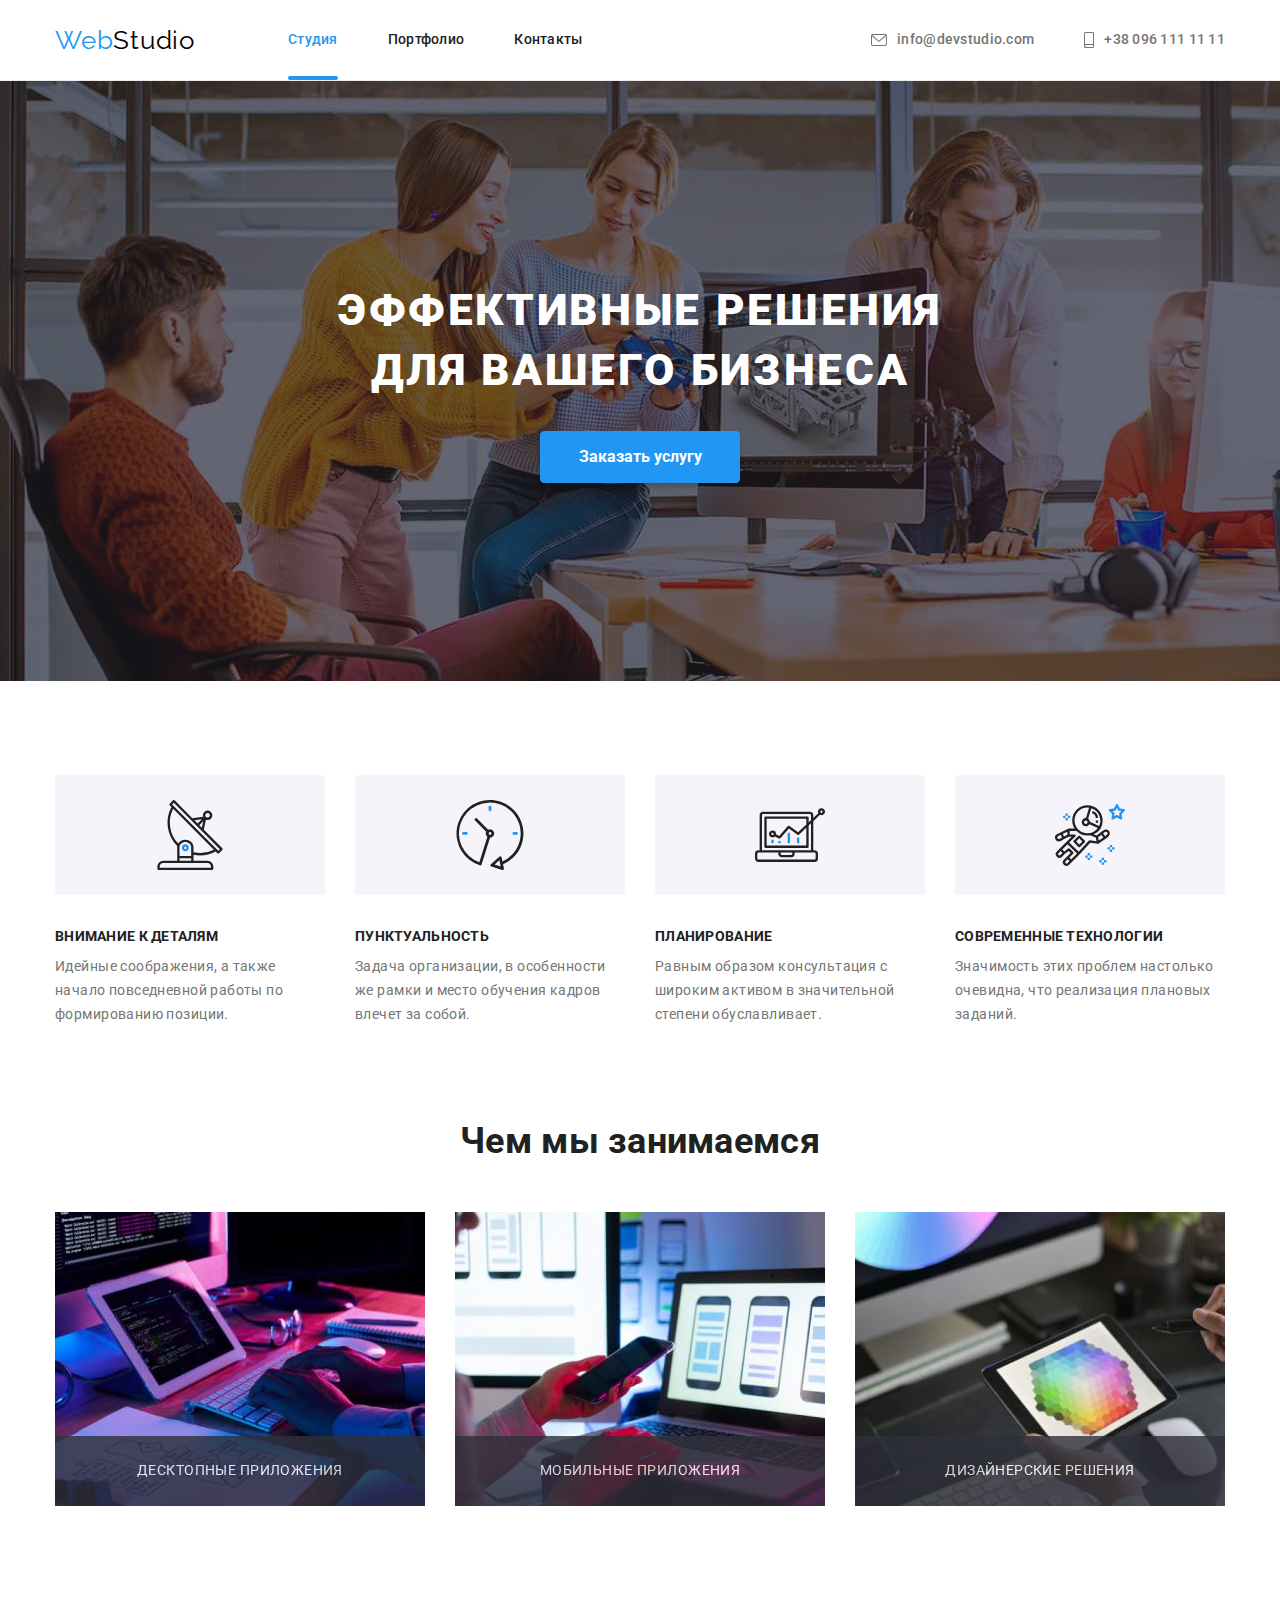
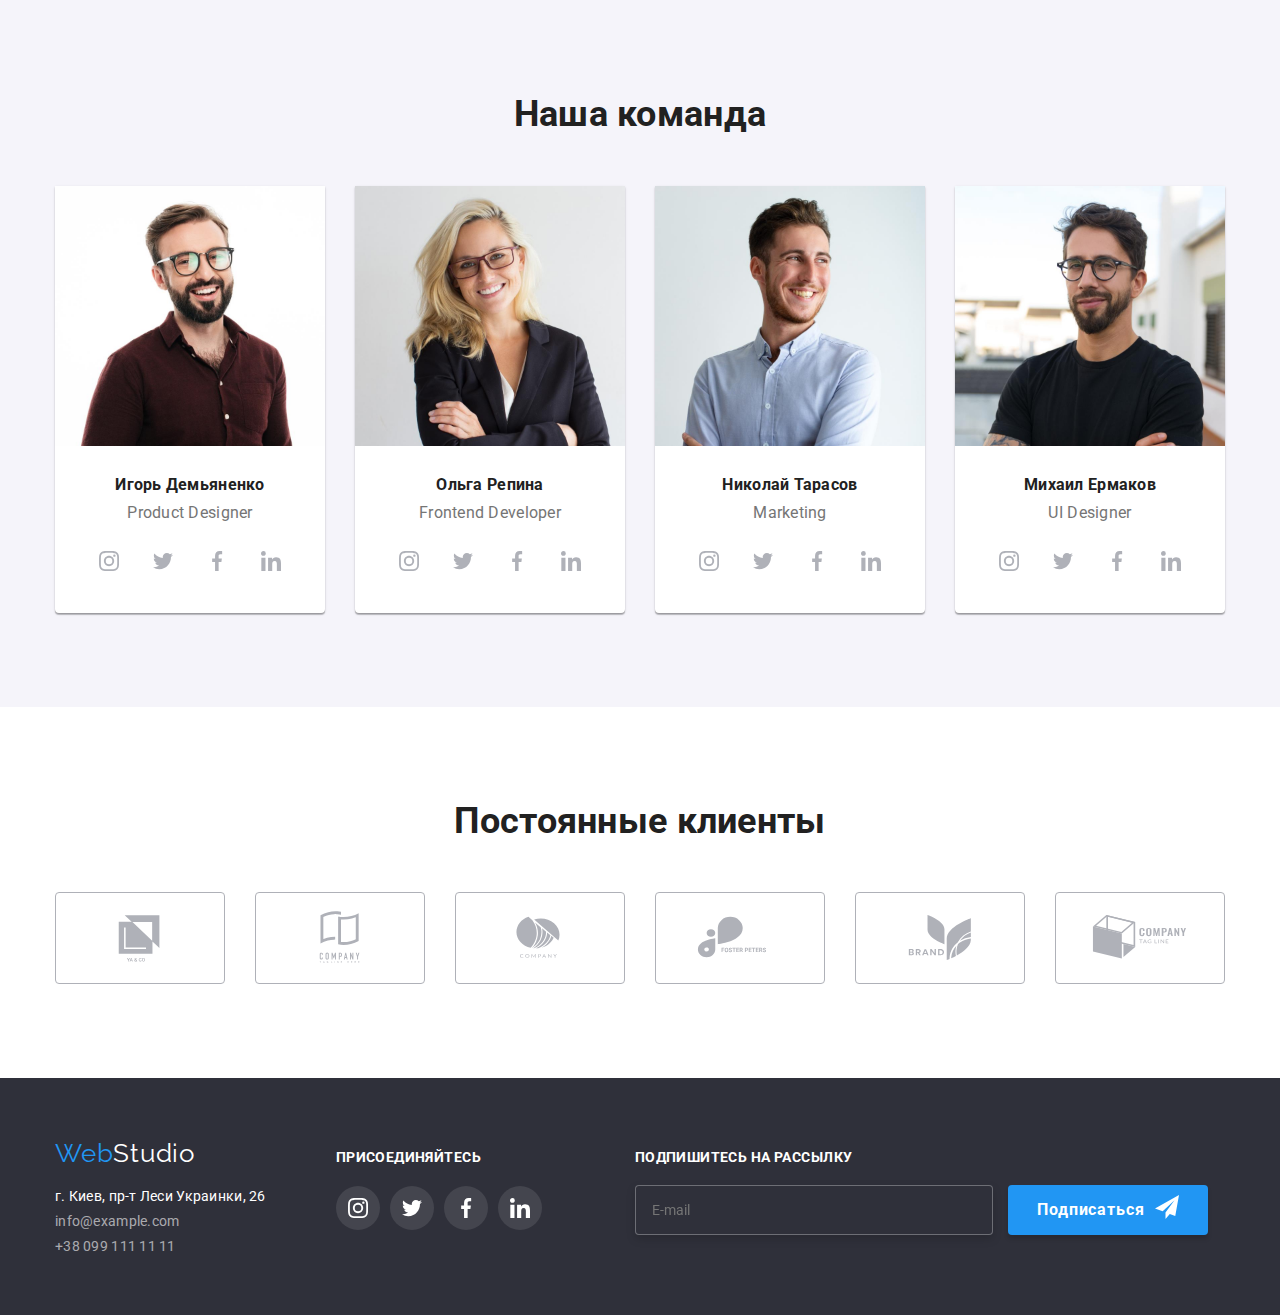
==== index.html @ 9d2379ec "base" ====
<!DOCTYPE html>
<html lang="ru">
  <head>
    <meta charset="UTF-8" />
    <meta http-equiv="X-UA-Compatible" content="IE=edge" />
    <meta name="viewport" content="width=device-width, initial-scale=1.0" />
    <title>Студия</title>

    <link rel="preconnect" href="https://fonts.googleapis.com" />
    <link rel="preconnect" href="https://fonts.gstatic.com" crossorigin />
    <link
      href="https://fonts.googleapis.com/css2?family=Raleway:wght@700&family=Roboto:wght@400;500;700;900&display=swap"
      rel="stylesheet"
    />
    <link
      rel="stylesheet"
      href="https://cdn.jsdelivr.net/npm/modern-normalize@1.1.0/modern-normalize.min.css"
    />

    <link rel="stylesheet" href="./css/styles.css" />
  </head>

  <body>
    <header>
      <div class="container header-container">
        <nav class="navigation-main">
          <a class="logo" lang="en" href="./index.html"
            >Web<span class="logo-black">Studio</span></a
          >
          <ul class="navigation-titles">
            <li class="item"><a href="./index.html" class="link current">Студия</a></li>
            <li class="item"><a href="./portfolio.html" class="link">Портфолио</a></li>
            <li class="item"><a href="" class="link">Контакты</a></li>
          </ul>
        </nav>

        <ul class="contacts-header">
          <li class="contacts email">
            <a href="mailto:info@devstudio.com" class="link email">
              <svg class="icon-header" width="16" height="12">
                <use href="./images/icons.svg#icon-envelope"></use>
              </svg>
              info@devstudio.com</a
            >
          </li>
          <li class="contacts tel">
            <a href="tel:+380961111111" class="link tel">
              <svg class="icon-header" width="10" height="16">
                <use href="./images/icons.svg#icon-smartphone"></use>
              </svg>
              +38 096 111 11 11</a
            >
          </li>
        </ul>
      </div>
    </header>

    <main>
      <section class="hero">
        <div class="container">
          <h1 class="hero-header">
            Эффективные решения <br />
            для вашего бизнеса
          </h1>
          <button type="button" class="hero-button" data-modal-open>Заказать услугу</button>
        </div>
      </section>

      <section class="section">
        <div class="container">
          <h2 class="visually-hidden">Особенности</h2>
          <ul class="features">
            <li class="features-list">
              <svg class="icon-features" width="270" height="120">
                <use href="./images/icons.svg#icon-Group-1"></use>
              </svg>
              <h3 class="features-item">Внимание к деталям</h3>
              <p class="features-description">
                Идейные соображения, а также начало повседневной работы по формированию позиции.
              </p>
            </li>
            <li class="features-list">
              <svg class="icon-features" width="270" height="120">
                <use href="./images/icons.svg#icon-Group-2"></use>
              </svg>
              <h3 class="features-item">Пунктуальность</h3>
              <p class="features-description">
                Задача организации, в особенности же рамки и место обучения кадров влечет за собой.
              </p>
            </li>
            <li class="features-list">
              <svg class="icon-features" width="270" height="120">
                <use href="./images/icons.svg#icon-Group-3"></use>
              </svg>
              <h3 class="features-item">Планирование</h3>
              <p class="features-description">
                Равным образом консультация с широким активом в значительной степени обуславливает.
              </p>
            </li>
            <li class="features-list">
              <svg class="icon-features" width="270" height="120">
                <use href="./images/icons.svg#icon-Group-4"></use>
              </svg>
              <h3 class="features-item">Современные технологии</h3>
              <p class="features-description">
                Значимость этих проблем настолько очевидна, что реализация плановых заданий.
              </p>
            </li>
          </ul>

          <h2 class="section-header">Чем мы занимаемся</h2>
          <ul class="work-examples">
            <li class="item">
              <img src="./images/box-1.jpg" alt="Процесс написания кода" width="370" height="294" />
              <div class="pannel">Десктопные приложения</div>
            </li>
            <li class="item">
              <img
                src="./images/box-2.jpg"
                alt="Процесс дизайна мобильного приложения"
                width="370"
                height="294"
              />
              <div class="pannel">Мобильные приложения</div>
            </li>
            <li class="item">
              <img
                src="./images/box-3.jpg"
                alt="Матрица цветов на планшете"
                width="370"
                height="294"
              />
              <div class="pannel">Дизайнерские решения</div>
            </li>
          </ul>
        </div>
      </section>

      <section class="section">
        <div class="container">
          <h2 class="section-header">Наша команда</h2>
          <ul class="team">
            <li class="team-member">
              <img
                src="./images/igor-demyanenko.jpg"
                alt="Игорь Демьяненко"
                width="270"
                height="260"
              />
              <div class="team-description">
                <h3 class="team-name">Игорь Демьяненко</h3>
                <p class="team-job">Product Designer</p>
                <ul class="networks">
                  <li class="networks-item">
                    <a href="" class="social-link">
                      <svg class="networks-icon" width="20" height="20">
                        <use href="./images/icons.svg#icon-instagram"></use>
                      </svg>
                    </a>
                  </li>
                  <li class="networks-item">
                    <a href="" class="social-link">
                      <svg class="networks-icon" width="20" height="20">
                        <use href="./images/icons.svg#icon-twitter"></use>
                      </svg>
                    </a>
                  </li>
                  <li class="networks-item">
                    <a href="" class="social-link">
                      <svg class="networks-icon" width="20" height="20">
                        <use href="./images/icons.svg#icon-facebook"></use>
                      </svg>
                    </a>
                  </li>
                  <li class="networks-item">
                    <a href="" class="social-link">
                      <svg class="networks-icon" width="20" height="20">
                        <use href="./images/icons.svg#icon-linkedin"></use>
                      </svg>
                    </a>
                  </li>
                </ul>
              </div>
            </li>
            <li class="team-member">
              <img src="./images/olha-repina.jpg" alt="Ольга Репина" width="270" height="260" />
              <div class="team-description">
                <h3 class="team-name">Ольга Репина</h3>
                <p class="team-job">Frontend Developer</p>
                <ul class="networks">
                  <li class="networks-item">
                    <a href="" class="social-link">
                      <svg class="networks-icon" width="20" height="20">
                        <use href="./images/icons.svg#icon-instagram"></use>
                      </svg>
                    </a>
                  </li>
                  <li class="networks-item">
                    <a href="" class="social-link">
                      <svg class="networks-icon" width="20" height="20">
                        <use href="./images/icons.svg#icon-twitter"></use>
                      </svg>
                    </a>
                  </li>
                  <li class="networks-item">
                    <a href="" class="social-link">
                      <svg class="networks-icon" width="20" height="20">
                        <use href="./images/icons.svg#icon-facebook"></use>
                      </svg>
                    </a>
                  </li>
                  <li class="networks-item">
                    <a href="" class="social-link">
                      <svg class="networks-icon" width="20" height="20">
                        <use href="./images/icons.svg#icon-linkedin"></use>
                      </svg>
                    </a>
                  </li>
                </ul>
              </div>
            </li>
            <li class="team-member">
              <img
                src="./images/nikolay-tarasov.jpg"
                alt="Николай Тарасов"
                width="270"
                height="260"
              />
              <div class="team-description">
                <h3 class="team-name">Николай Тарасов</h3>
                <p class="team-job">Marketing</p>
                <ul class="networks">
                  <li class="networks-item">
                    <a href="" class="social-link">
                      <svg class="networks-icon" width="20" height="20">
                        <use href="./images/icons.svg#icon-instagram"></use>
                      </svg>
                    </a>
                  </li>
                  <li class="networks-item">
                    <a href="" class="social-link">
                      <svg class="networks-icon" width="20" height="20">
                        <use href="./images/icons.svg#icon-twitter"></use>
                      </svg>
                    </a>
                  </li>
                  <li class="networks-item">
                    <a href="" class="social-link">
                      <svg class="networks-icon" width="20" height="20">
                        <use href="./images/icons.svg#icon-facebook"></use>
                      </svg>
                    </a>
                  </li>
                  <li class="networks-item">
                    <a href="" class="social-link">
                      <svg class="networks-icon" width="20" height="20">
                        <use href="./images/icons.svg#icon-linkedin"></use>
                      </svg>
                    </a>
                  </li>
                </ul>
              </div>
            </li>
            <li class="team-member">
              <img
                src="./images/mikhail-ermakov.jpg"
                alt="Михаил Ермаков"
                width="270"
                height="260"
              />
              <div class="team-description">
                <h3 class="team-name">Михаил Ермаков</h3>
                <p class="team-job">UI Designer</p>
                <ul class="networks">
                  <li class="networks-item">
                    <a href="" class="social-link">
                      <svg class="networks-icon" width="20" height="20">
                        <use href="./images/icons.svg#icon-instagram"></use>
                      </svg>
                    </a>
                  </li>
                  <li class="networks-item">
                    <a href="" class="social-link">
                      <svg class="networks-icon" width="20" height="20">
                        <use href="./images/icons.svg#icon-twitter"></use>
                      </svg>
                    </a>
                  </li>
                  <li class="networks-item">
                    <a href="" class="social-link">
                      <svg class="networks-icon" width="20" height="20">
                        <use href="./images/icons.svg#icon-facebook"></use>
                      </svg>
                    </a>
                  </li>
                  <li class="networks-item">
                    <a href="" class="social-link">
                      <svg class="networks-icon" width="20" height="20">
                        <use href="./images/icons.svg#icon-linkedin"></use>
                      </svg>
                    </a>
                  </li>
                </ul>
              </div>
            </li>
          </ul>
        </div>
      </section>

      <section class="section">
        <div class="container">
          <h2 class="section-header">Постоянные клиенты</h2>

          <ul class="clients-list">
            <li class="client">
              <a class="client-link" href="">
                <svg class="client-icon" width="106" height="60">
                  <use href="./images/icons.svg#icon-Client-1"></use>
                </svg>
              </a>
            </li>
            <li class="client">
              <a class="client-link" href="">
                <svg class="client-icon" width="106" height="60">
                  <use href="./images/icons.svg#icon-Client-2"></use>
                </svg>
              </a>
            </li>
            <li class="client">
              <a class="client-link" href="">
                <svg class="client-icon" width="106" height="60">
                  <use href="./images/icons.svg#icon-Client-3"></use>
                </svg>
              </a>
            </li>
            <li class="client">
              <a class="client-link" href="">
                <svg class="client-icon" width="106" height="60">
                  <use href="./images/icons.svg#icon-Client-4"></use>
                </svg>
              </a>
            </li>
            <li class="client">
              <a class="client-link" href="">
                <svg class="client-icon" width="106" height="60">
                  <use href="./images/icons.svg#icon-Client-5"></use>
                </svg>
              </a>
            </li>
            <li class="client">
              <a class="client-link" href="">
                <svg class="client-icon" width="106" height="60">
                  <use href="./images/icons.svg#icon-Client-6"></use>
                </svg>
              </a>
            </li>
          </ul>
        </div>
      </section>
    </main>

    <footer class="footer">
      <div class="container footer-block">
        <div class="contact-data">
          <a class="logo footer-logo" lang="en" href="./index.html"
            >Web<span class="logo-white">Studio</span></a
          >
          <address class="address">
            <p class="physical-address">г. Киев, пр-т Леси Украинки, 26</p>
            <a class="footer-contact email" href="mailto:info@example.com">info@example.com</a>
            <a class="footer-contact" href="tel:+380991111111">+38 099 111 11 11</a>
          </address>
        </div>

        <div class="socials">
          <p class="join">присоединяйтесь</p>
          <ul class="networks">
            <li class="networks-item">
              <a href="" class="social-link-footer">
                <svg class="networks-icon-footer" width="20" height="20">
                  <use href="./images/icons.svg#icon-instagram"></use>
                </svg>
              </a>
            </li>
            <li class="networks-item">
              <a href="" class="social-link-footer">
                <svg class="networks-icon-footer" width="20" height="20">
                  <use href="./images/icons.svg#icon-twitter"></use>
                </svg>
              </a>
            </li>
            <li class="networks-item">
              <a href="" class="social-link-footer">
                <svg class="networks-icon-footer" width="20" height="20">
                  <use href="./images/icons.svg#icon-facebook"></use>
                </svg>
              </a>
            </li>
            <li class="networks-item">
              <a href="" class="social-link-footer">
                <svg class="networks-icon-footer" width="20" height="20">
                  <use href="./images/icons.svg#icon-linkedin"></use>
                </svg>
              </a>
            </li>
          </ul>
        </div>

        <div class="footer-modal">
          <label for="footer-email">Подпишитесь на рассылку</label>
          <div class="submit-email">
            <input class="footer-input" type="email" id="footer-email" placeholder="E-mail" />
            <button class="footer-button" type="submit">
              <span class="send">
                <span class="button-text-send">Подписаться</span>
                <span class="icon-button-send">
                  <svg class="icon-send" width="24" height="24">
                    <use href="./images/icons.svg#icon-send"></use>
                  </svg>
                </span>
              </span>
            </button>
          </div>
        </div>
      </div>
    </footer>

    <div class="backdrop is-hidden" data-modal>
      <div class="modal">
        <button data-modal-close class="close-button">
          <svg
            width="30"
            height="30"
            viewBox="0 0 30 30"
            fill="none"
            xmlns="http://www.w3.org/2000/svg"
          >
            <circle cx="15" cy="15" r="15" fill="white" />
            <circle cx="15" cy="15" r="14.5" stroke="black" stroke-opacity="0.1" />
            <path
              class="closing-icon"
              d="M21 10.1079L19.8921 9L15.5 13.3921L11.1079 9L10 10.1079L14.3921 14.5L10 18.8921L11.1079 20L15.5 15.6079L19.8921 20L21 18.8921L16.6079 14.5L21 10.1079Z"
              fill="black"
            />
          </svg>
        </button>
        <form class="modal-form" action="/">
          <p class="modal-header">Оставьте свои данные, мы вам перезвоним</p>

          <div class="form-field">
            <label for="name">Имя</label>
            <div class="form-input-field">
              <input class="form-input" type="text" name="name" id="name" />
              <svg class="icon-label" width="18" height="18">
                <use href="./images/icons.svg#icon-name"></use>
              </svg>
            </div>
          </div>

          <div class="form-field">
            <label for="tel">Телефон</label>
            <div class="form-input-field">
              <input class="form-input" type="tel" name="tel" id="tel" />
              <svg class="icon-label" width="18" height="18">
                <use href="./images/icons.svg#icon-tel"></use>
              </svg>
            </div>
          </div>

          <div class="form-field">
            <label for="email">Почта</label>
            <div class="form-input-field">
              <input class="form-input" type="email" name="email" id="email" />
              <svg class="icon-label" width="18" height="18">
                <use href="./images/icons.svg#icon-mail"></use>
              </svg>
            </div>
          </div>

          <div class="form-field">
            <label for="comment">Комментарий</label>
            <textarea
              class="form-input"
              name="comment"
              id="comment"
              rows="5"
              placeholder="Введите текст"
            ></textarea>
          </div>

          <label class="checkbox-label">
            <input class="checkbox-input" type="checkbox" required />
            <span class="checkbox-icon"></span>
            <span class="checkbox-agreement">Соглашаюсь с рассылкой и принимаю&nbsp;</span>
            <a class="agreement-link" href="/">Условия договора</a>
          </label>

          <button class="modal-button" type="submit">Отправить</button>
        </form>
      </div>
    </div>
    <script src="./modal.js"></script>
  </body>
</html>
---- css/styles.css ----
/* Стили для index.html */
:root {
  --main-text-color: #757575;
  --header-text-color: #212121;
  --logo-black-text-color: #000000;
  --accent-color: #2196f3;
  --invert-text-color: #ffffff;
  --background-color: #2f303a;
  --button-background: #f5f4fa;
  --icon-basic-color: #afb1b8;
  --time-function: cubic-bezier(0.4, 0, 0.2, 1);
}

html {
  box-sizing: border-box;
}
*,
*::before,
*::after {
  box-sizing: inherit;
}

body {
  background-color: #ffffff;
  color: var(--main-text-color);
  font-family: 'Roboto', sans-serif;
  font-style: normal;
  font-size: 14px;
  line-height: 1.14;
  letter-spacing: 0.02em;
}

ul {
  list-style: none;
  margin-top: 0;
  margin-bottom: 0;
  padding: 0;
}
a {
  text-decoration: none;
  color: var(--header-text-color);
}
h1,
h2,
h3,
p {
  margin-top: 0;
  margin-bottom: 0;
}
img {
  display: block;
}
header {
  border-bottom: 1px solid #ececec;
}
.container {
  width: 1200px;
  padding-left: 15px;
  padding-right: 15px;
  margin-left: auto;
  margin-right: auto;
}
.section {
  padding-top: 94px;
  padding-bottom: 94px;
}
.visually-hidden {
  position: absolute;
  width: 1px;
  height: 1px;
  margin: -1px;
  border: 0;
  padding: 0;
  white-space: nowrap;
  clip-path: inset(100%);
  clip: rect(0 0 0 0);
  overflow: hidden;
}
.container.header-container {
  display: flex;
  align-items: center;
}
.logo {
  margin-right: 93px;

  font-family: 'Raleway', sans-serif;
  font-size: 26px;
  line-height: 1.19;
  letter-spacing: 0.03em;
  color: var(--accent-color);
}
.logo .logo-black {
  color: var(--logo-black-text-color);
}
.logo .logo-white {
  color: var(--invert-text-color);
}
.navigation-main {
  display: flex;
  align-items: center;
}
.navigation-titles .link.current {
  color: var(--accent-color);
}
.navigation-titles {
  display: flex;
  align-items: center;
  font-weight: 500;
}
.navigation-titles .item:not(:last-child) {
  margin-right: 50px;
}
.navigation-titles .item {
  display: block;
}
.navigation-titles .link {
  display: inline-block;
  position: relative;
  padding: 32px 0;
}
.navigation-titles .link:hover,
.navigation-titles .link:focus {
  color: var(--accent-color);
}
.item .link.current::after {
  position: absolute;
  bottom: 0;
  left: 0;
  display: inline-block;
  content: '';
  width: 100%;
  height: 4px;
  border-radius: 2px;
  background-color: var(--accent-color);
}
.contacts-header {
  display: flex;
  align-items: center;
  margin-left: auto;
}
.contacts-header .contacts + .contacts {
  margin-left: 50px;
}
.contacts {
  display: flex;
  align-items: center;
}
.contacts .link {
  display: flex;
  align-items: center;
  padding: 32px 0;
  color: var(--main-text-color);
  font-weight: 500;

  transition: color 250ms var(--time-function);
}
.contacts .link:hover,
.contacts .link:focus {
  color: var(--accent-color);
}
.icon-header {
  margin-right: 10px;
  fill: var(--main-text-color);
}
.contacts .link:hover .icon-header {
  fill: var(--accent-color);
}

.hero {
  height: 600px;
  max-width: 1600px;
  padding-top: 200px;
  padding-bottom: 200px;
  background-color: var(--background-color);
  background-image: linear-gradient(to right, rgba(47, 48, 58, 0.4), rgba(47, 48, 58, 0.4)),
    url(../images/hero-img.jpg);
  text-align: center;
  margin-left: auto;
  margin-right: auto;
}
.hero-header {
  margin-bottom: 30px;

  color: var(--invert-text-color);
  font-weight: 900;
  font-size: 44px;
  line-height: 1.36;
  letter-spacing: 0.06em;
  text-transform: uppercase;
}
.hero-button {
  display: inline-block;
  justify-content: center;
  text-align: center;
  min-width: 200px;
  min-height: 50px;
  padding: 10px 32px;
  border-radius: 4px;
  border: 1px solid var(--accent-color);
  box-sizing: border-box;
  box-shadow: 0px 4px 4px rgba(0, 0, 0, 0.15);

  background-color: var(--accent-color);
  color: var(--invert-text-color);
  font-weight: 700;
  font-size: 16px;
  line-height: 1.875;
  cursor: pointer;
}
.features {
  display: flex;
  margin-bottom: 94px;
}
.features-list {
  margin-right: 30px;
  width: calc((100% - 90px) / 4);
}
.features-list:nth-child(4) {
  margin-right: 0;
}
.features-item {
  margin-bottom: 10px;
  text-transform: uppercase;
  color: var(--header-text-color);
  font-size: 14px;
}
.features-description {
  line-height: 1.71;
  letter-spacing: 0.03em;
}
.icon-features {
  margin-bottom: 30px;
}
.work-examples {
  display: flex;
  justify-content: center;
}
.work-examples .item {
  position: relative;
  margin-right: 30px;
}
.work-examples .item:nth-child(3) {
  margin-right: 0;
}
.section-header {
  margin-bottom: 50px;

  color: var(--header-text-color);
  font-size: 36px;
  line-height: 1.16;
  text-align: center;
}
.section:nth-child(3) {
  background-color: var(--button-background);
}
.pannel {
  display: flex;
  position: absolute;
  bottom: 0;
  left: 0;
  justify-content: center;
  align-items: center;
  width: 100%;
  height: 70px;
  background-color: var(--background-color);
  opacity: 80%;
  line-height: 1.14;
  letter-spacing: 0.03em;
  text-transform: uppercase;
  color: var(--invert-text-color);
}
.team {
  display: flex;
  justify-content: center;
  text-align: center;
}
.team-description {
  padding: 30px 0;
}
.team-member {
  margin-right: 30px;
  background-color: var(--invert-text-color);
  box-shadow: 0px 1px 3px rgba(0, 0, 0, 0.12), 0px 1px 1px rgba(0, 0, 0, 0.14),
    0px 2px 1px rgba(0, 0, 0, 0.2);
  border-radius: 0px 0px 4px 4px;
}
.team-member:nth-child(4) {
  margin-right: 0;
}
.team-name {
  margin-bottom: 10px;
  font-size: 16px;
  color: var(--header-text-color);
}
.team-job {
  font-size: 16px;
  color: var(--main-text-color);
}
.networks {
  display: flex;
  justify-content: center;
  margin-top: 16px;
}
.networks-item:not(:last-child) {
  margin-right: 10px;
}
.networks-icon {
  background-size: contain;
  fill: var(--icon-basic-color);

  transition: fill 250ms var(--time-function);
}
.networks-icon:hover {
  fill: var(--invert-text-color);
}
.social-link {
  display: flex;
  justify-content: center;
  align-items: center;
  width: 44px;
  height: 44px;
  border-radius: 50%;

  transition: background-color 250ms var(--time-function), fill 250ms var(--time-function);
}
.social-link:hover,
.social-link:focus {
  background-color: var(--accent-color);
}
.social-link:hover .networks-icon {
  fill: var(--invert-text-color);
}
.social-link:focus .networks-icon {
  fill: var(--invert-text-color);
}
.clients-list {
  display: flex;
  justify-content: center;
  align-items: center;
  margin-top: 50px;
}
.client:not(:last-child) {
  margin-right: 30px;
}
.client-link {
  display: flex;
  justify-content: center;
  align-items: center;
  width: 170px;
  height: 92px;
  border: 1px solid var(--icon-basic-color);
  border-radius: 4px;

  transition: border 250ms var(--time-function);
}
.client-link:hover,
.client-link:focus {
  border: 1px solid var(--accent-color);
}
.client-link:hover .client-icon {
  fill: var(--accent-color);
}
.client-link:focus .client-icon {
  fill: var(--accent-color);
}
.client-icon {
  fill: var(--icon-basic-color);

  transition: fill 250ms var(--time-function);
}
.footer {
  padding-top: 60px;
  padding-bottom: 60px;
  background-color: var(--background-color);
}
.footer-block {
  display: flex;
  align-items: baseline;
}
.logo.footer-logo {
  margin-right: 0;
}
.address {
  margin-top: 20px;
  font-style: normal;
}
.physical-address {
  margin-bottom: 9px;
  color: var(--invert-text-color);
}
.footer-contact {
  color: rgba(255, 255, 255, 0.6);
  font-style: normal;
}
.footer-contact.email {
  display: block;
  margin-bottom: 9px;
}
.socials {
  margin-left: 70px;
}
.join {
  margin-bottom: 20px;
  font-weight: 700;
  font-size: 14px;
  line-height: 1.14;
  letter-spacing: 0.03em;
  text-transform: uppercase;
  color: var(--invert-text-color);
}
.footer-link {
  display: flex;
  width: 44px;
  height: 44px;
}
.networks-icon-footer {
  fill: var(--invert-text-color);
}
.social-link-footer {
  display: flex;
  justify-content: center;
  align-items: center;
  width: 44px;
  height: 44px;
  border-radius: 50%;
  background-color: rgba(255, 255, 255, 0.1);

  transition: background-color 250ms var(--time-function);
}
.social-link-footer:hover,
.social-link-footer:focus {
  background-color: var(--accent-color);
}
.footer-modal {
  display: flex;
  flex-direction: column;
  margin-left: 93px;
}
.footer-modal label {
  margin-bottom: 20px;
  font-weight: 700;
  font-size: 14px;
  line-height: 16px;
  letter-spacing: 0.03em;
  text-transform: uppercase;
  color: var(--invert-text-color);
}
.footer-input {
  height: 50px;
  min-width: 358px;
  padding: 15px 16px;
  margin-right: 12px;
  background-color: var(--background-color);
  border: 1px solid rgba(255, 255, 255, 0.3);
  box-sizing: border-box;
  filter: drop-shadow(0px 4px 4px rgba(0, 0, 0, 0.15));
  border-radius: 4px;

  transition: border-color 250ms var(--time-function);
}
.footer-input:hover,
.footer-input:focus-within {
  outline: none;
  border: 1px solid var(--accent-color);
}
.footer-button {
  height: 50px;
  min-width: 200px;
  background-color: var(--accent-color);
  color: var(--invert-text-color);
  box-shadow: 0px 4px 4px rgba(0, 0, 0, 0.15);
  border: var(--accent-color);
  border-radius: 4px;
  font-weight: 700;
  font-size: 16px;
  line-height: 1.875;
  letter-spacing: 0.06em;
  cursor: pointer;
}
.send {
  display: flex;
  flex-direction: row;
  justify-content: center;
}
.button-text-send {
  margin-right: 10px;
  color: var(--invert-text-color);
}
.icon-send {
  display: block;
  fill: var(--invert-text-color);
}
.backdrop {
  position: fixed;
  top: 0;
  left: 0;
  width: 100%;
  height: 100%;
  background-color: rgba(0, 0, 0, 0.2);
  opacity: 1;
  transition: opacity 250ms var(--time-function);
}
.backdrop.is-hidden {
  opacity: 0;
  pointer-events: none;
}
.modal {
  position: absolute;
  top: 50%;
  left: 50%;
  transform: translate(-50%, -50%) scale(1);

  width: 528px;
  border-radius: 4px;
  background-color: var(--invert-text-color);
  opacity: 1;

  transition: transform 250ms var(--time-function);
}
.backdrop.is-hidden .modal {
  transform: translate(-50%, -50%) scale(0.5);
}
.close-button {
  position: absolute;
  align-content: center;
  top: 0;
  right: 0;
  margin-top: 8px;
  margin-right: 8px;
  padding: 0;
  border: none;
  background-color: transparent;
  cursor: pointer;
}
.close-button:hover .closing-icon {
  fill: var(--accent-color);
}
.close-button:focus .closing-icon {
  fill: var(--accent-color);
}
.modal-form {
  width: 528px;
  padding: 40px;
}
.modal-header {
  font-weight: 700;
  font-size: 20px;
  line-height: 1.15;
  text-align: center;
  letter-spacing: 0.03em;
  margin-bottom: 12px;
  color: #212121;
}
.form-field {
  display: flex;
  flex-direction: column;
  margin-bottom: 10px;
}
.form-field label {
  margin-bottom: 4px;
}
.form-input {
  width: 100%;
  margin: 0;
  padding: 12px 42px;
  border: 1px solid rgba(33, 33, 33, 0.2);
  box-sizing: border-box;
  border-radius: 4px;
  resize: none;
  cursor: pointer;

  transition: border-color 250ms var(--time-function) fill 250ms var(--time-function);
}
.form-input:focus-within {
  outline: none;
  border: 1px solid var(--accent-color);
}
.form-input:focus-within + .icon-label {
  fill: var(--accent-color);
}
.form-field textarea {
  display: block;
  height: 120px;
  margin: 0;
  padding: 12px 16px;
  margin-bottom: 20px;
  border: 1px solid rgba(33, 33, 33, 0.2);
  box-sizing: border-box;
  border-radius: 4px;
  cursor: pointer;
}
.form-field textarea:hover {
  border: 1px solid var(--accent-color);
}
.form-input-field {
  position: relative;
}
.icon-label {
  position: absolute;
  top: 11px;
  left: 12px;
}
.checkbox-label {
  display: flex;
  justify-content: center;
  align-items: center;
  margin-bottom: 30px;
  cursor: pointer;
}
.checkbox-input {
  appearance: none;
  -webkit-appearance: none;
  -moz-appearance: none;
}
.checkbox-icon {
  display: inline-block;
  margin-right: 8px;
  width: 16px;
  height: 15px;
  border: 2px solid var(--header-text-color);
  border-radius: 4px;
}
.checkbox-input:checked + .checkbox-icon {
  background-image: url(../images/icon-check.svg);
  background-color: var(--accent-color);
  background-size: contain;
  background-origin: border-box;
  border-color: var(--accent-color);
}
.checkbox-input:focus + .checkbox-icon {
  border-color: var(--accent-color);
}
.agreement-link {
  color: var(--accent-color);
  text-decoration-line: underline;
}
.modal-button {
  display: block;
  align-items: center;
  min-width: 200px;
  min-height: 50px;
  padding: 10px 56px;
 margin: 0 auto;

  border-radius: 4px;
  border: var(--accent-color);
  box-shadow: 0px 4px 4px rgba(0, 0, 0, 0.15);

  background-color: var(--accent-color);
  color: var(--invert-text-color);
  font-weight: 700;
  font-size: 16px;
  line-height: 1.875;
  letter-spacing: 0.06em;
  cursor: pointer;
}
/* Стили для portfolio.html */

.filter {
  display: flex;
  justify-content: center;
  margin-bottom: 50px;
}
.filter > li:not(:last-child) {
  margin-right: 8px;
}
.portfolio-button {
  padding: 6px 22px;
  cursor: pointer;
  font-size: 16px;
  font-weight: 500;
  line-height: 1.625;
  letter-spacing: 0.03em;
  color: var(--header-text-color);
  background-color: var(--button-background);
  border-radius: 4px;
  border: transparent;

  transform: color 250ms var(--time-function), background-color 250ms var(--time-function),
    box-shadow 250ms var(--time-function);
}
.filter > .portfolio-button:not(last-child) {
  margin-right: 8px;
}
.portfolio-button:focus,
.portfolio-button:hover {
  color: var(--invert-text-color);
  background-color: var(--accent-color);
  box-shadow: 0px 3px 1px rgba(0, 0, 0, 0.1), 0px 1px 2px rgba(0, 0, 0, 0.08),
    0px 2px 2px rgba(0, 0, 0, 0.12);
}
.projects {
  display: flex;
  flex-wrap: wrap;
  justify-content: center;
}
.projects-item {
  width: 370px;
  margin-right: 30px;
  margin-bottom: 30px;
}
.projects-item:hover {
  box-shadow: 0px 1px 1px rgba(0, 0, 0, 0.12), 0px 4px 4px rgba(0, 0, 0, 0.06),
    1px 4px 6px rgba(0, 0, 0, 0.16);
}
.projects-item:nth-child(3n) {
  margin-right: 0;
}
.projects-item:nth-last-child(-n + 3) {
  margin-bottom: 0;
}
.project-name {
  margin-bottom: 4px;
  color: var(--header-text-color);
  font-size: 18px;
  line-height: 2;
  letter-spacing: 0.06em;
}
.project-description {
  font-size: 16px;
  line-height: 1.875;
  letter-spacing: 0.03em;
}
.project-text {
  padding: 20px 24px;
  border-bottom: 1px solid #eeeeee;
  border-left: 1px solid #eeeeee;
  border-right: 1px solid #eeeeee;
}
.overlay-block {
  position: relative;
  overflow: hidden;
}
.portfolio-pannel {
  position: absolute;
  justify-content: center;
  padding: 63px 24px;
  width: 370px;
  height: 294px;
  left: 0;
  bottom: 0;
  font-size: 18px;
  line-height: 1.56;
  letter-spacing: 0.03em;
  background-color: var(--accent-color);
  opacity: 0;
  color: var(--invert-text-color);

  transform: translateY(100%);
  transition: transform 250ms var(--time-function);
}
.projects-item:hover .portfolio-pannel {
  opacity: 0.9;
  transform: translateY(0);
}
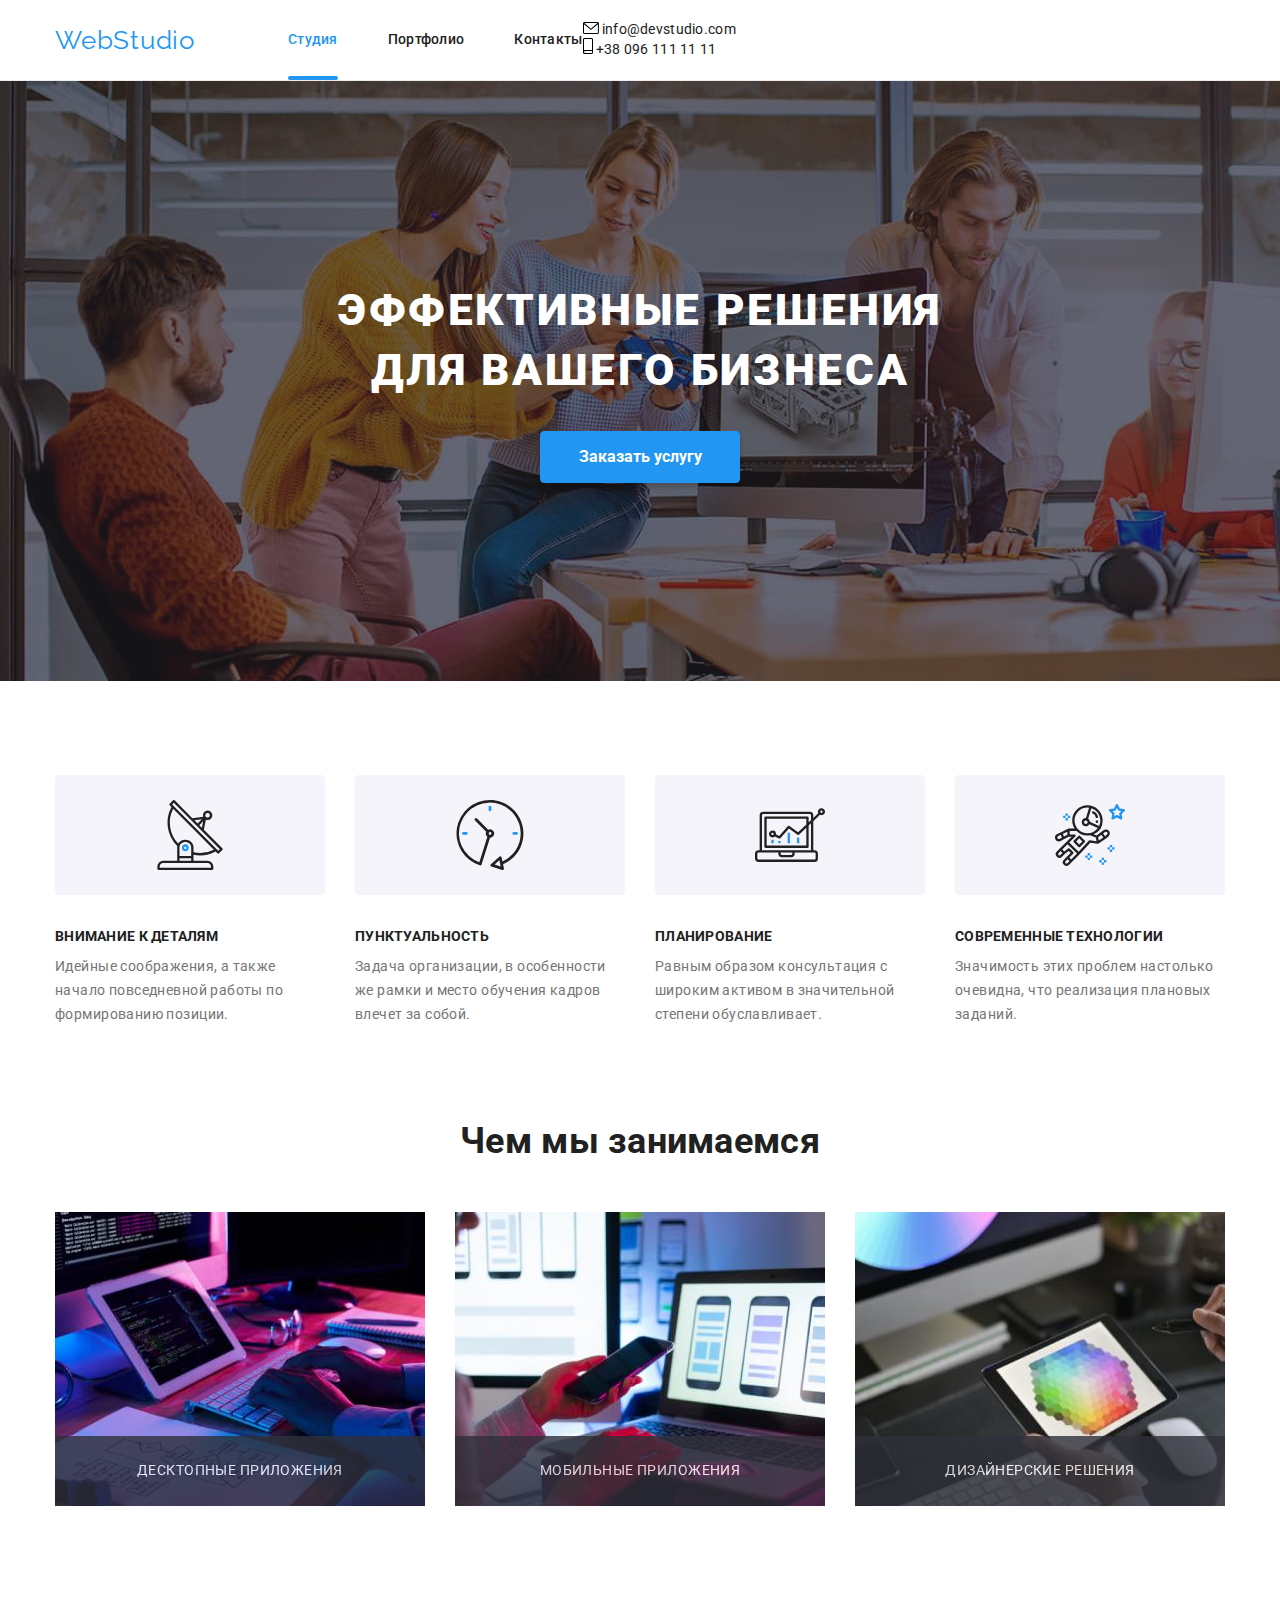
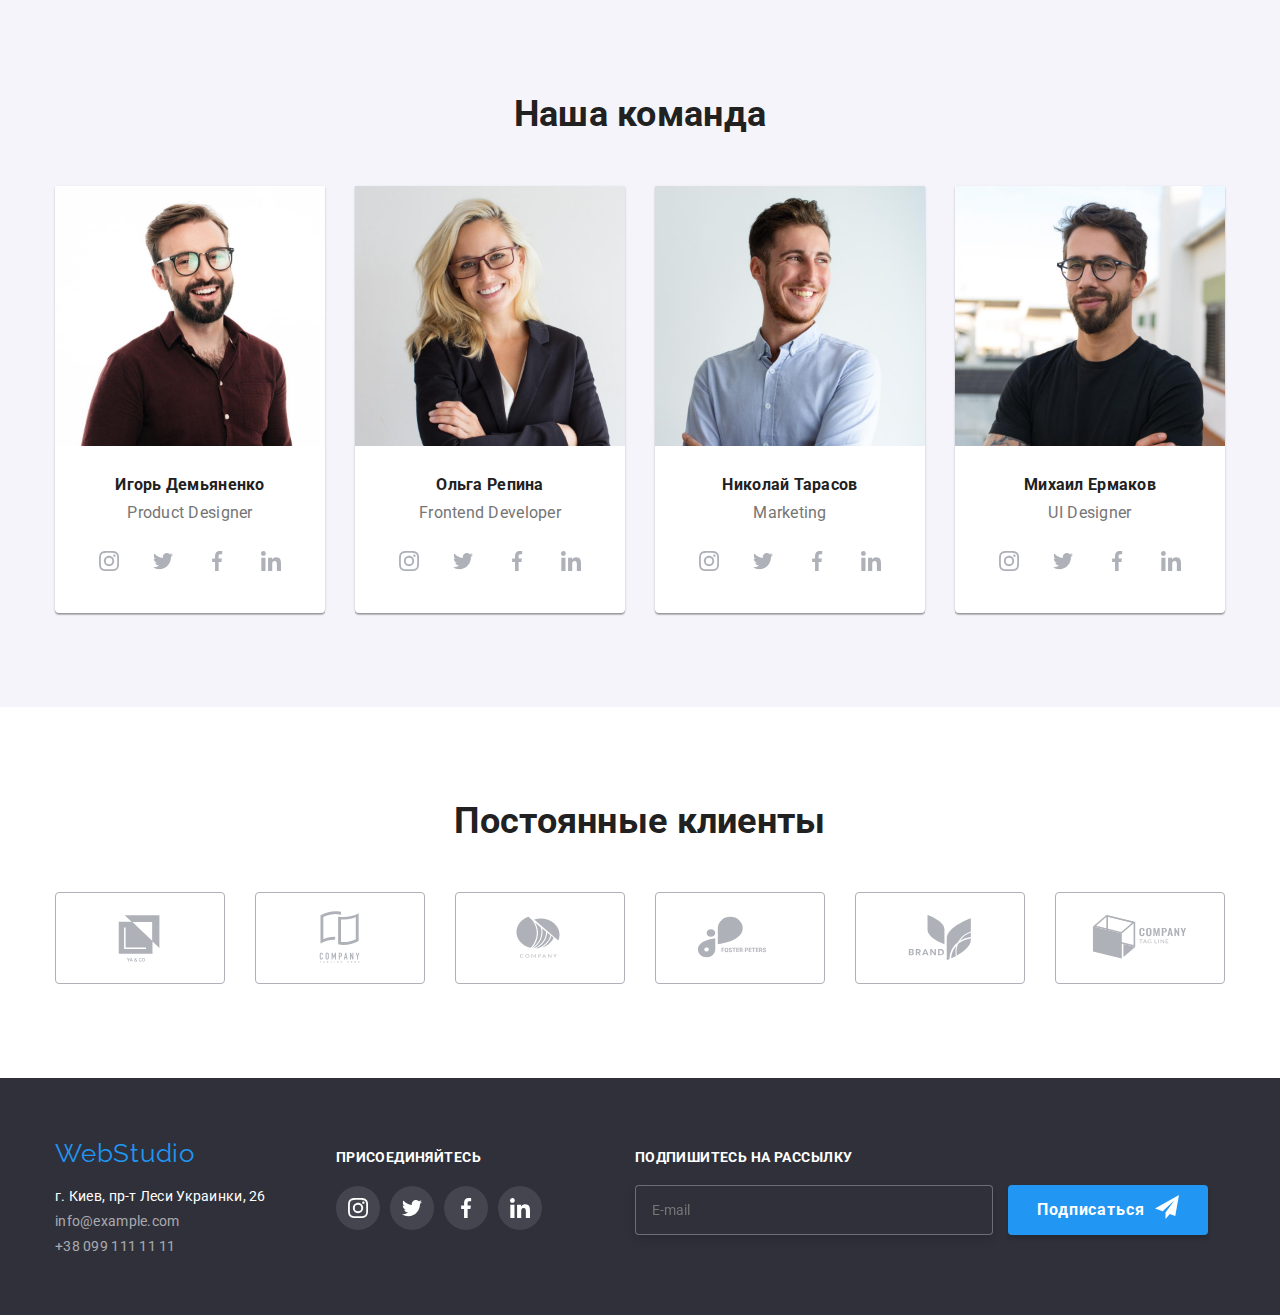
==== commit 0fe936b6: "primary sass" ====
--- a/index.html
+++ b/index.html
@@ -16,21 +16,24 @@
       rel="stylesheet"
       href="https://cdn.jsdelivr.net/npm/modern-normalize@1.1.0/modern-normalize.min.css"
     />
-
-    <link rel="stylesheet" href="./css/styles.css" />
+    <link rel="stylesheet" href="./css/main.min.css" />
   </head>
 
   <body>
     <header>
       <div class="container header-container">
-        <nav class="navigation-main">
+        <nav class="navigation">
           <a class="logo" lang="en" href="./index.html"
             >Web<span class="logo-black">Studio</span></a
           >
-          <ul class="navigation-titles">
-            <li class="item"><a href="./index.html" class="link current">Студия</a></li>
-            <li class="item"><a href="./portfolio.html" class="link">Портфолио</a></li>
-            <li class="item"><a href="" class="link">Контакты</a></li>
+          <ul class="navigation__titles">
+            <li class="navigation__item">
+              <a href="./index.html" class="navigation__link current">Студия</a>
+            </li>
+            <li class="navigation__item">
+              <a href="./portfolio.html" class="navigation__link">Портфолио</a>
+            </li>
+            <li class="navigation__item"><a href="" class="navigation__link">Контакты</a></li>
           </ul>
         </nav>
 
@@ -58,11 +61,11 @@
     <main>
       <section class="hero">
         <div class="container">
-          <h1 class="hero-header">
+          <h1 class="hero__header">
             Эффективные решения <br />
             для вашего бизнеса
           </h1>
-          <button type="button" class="hero-button" data-modal-open>Заказать услугу</button>
+          <button type="button" class="hero__button" data-modal-open>Заказать услугу</button>
         </div>
       </section>
 
@@ -70,39 +73,39 @@
         <div class="container">
           <h2 class="visually-hidden">Особенности</h2>
           <ul class="features">
-            <li class="features-list">
-              <svg class="icon-features" width="270" height="120">
+            <li class="features__list">
+              <svg class="features__icon" width="270" height="120">
                 <use href="./images/icons.svg#icon-Group-1"></use>
               </svg>
-              <h3 class="features-item">Внимание к деталям</h3>
-              <p class="features-description">
+              <h3 class="features__item">Внимание к деталям</h3>
+              <p class="features__description">
                 Идейные соображения, а также начало повседневной работы по формированию позиции.
               </p>
             </li>
-            <li class="features-list">
-              <svg class="icon-features" width="270" height="120">
+            <li class="features__list">
+              <svg class="features__icon" width="270" height="120">
                 <use href="./images/icons.svg#icon-Group-2"></use>
               </svg>
-              <h3 class="features-item">Пунктуальность</h3>
-              <p class="features-description">
+              <h3 class="features__item">Пунктуальность</h3>
+              <p class="features__description">
                 Задача организации, в особенности же рамки и место обучения кадров влечет за собой.
               </p>
             </li>
-            <li class="features-list">
-              <svg class="icon-features" width="270" height="120">
+            <li class="features__list">
+              <svg class="features__icon" width="270" height="120">
                 <use href="./images/icons.svg#icon-Group-3"></use>
               </svg>
-              <h3 class="features-item">Планирование</h3>
-              <p class="features-description">
+              <h3 class="features__item">Планирование</h3>
+              <p class="features__description">
                 Равным образом консультация с широким активом в значительной степени обуславливает.
               </p>
             </li>
-            <li class="features-list">
-              <svg class="icon-features" width="270" height="120">
+            <li class="features__list">
+              <svg class="features__icon" width="270" height="120">
                 <use href="./images/icons.svg#icon-Group-4"></use>
               </svg>
-              <h3 class="features-item">Современные технологии</h3>
-              <p class="features-description">
+              <h3 class="features__item">Современные технологии</h3>
+              <p class="features__description">
                 Значимость этих проблем настолько очевидна, что реализация плановых заданий.
               </p>
             </li>
@@ -110,27 +113,27 @@
 
           <h2 class="section-header">Чем мы занимаемся</h2>
           <ul class="work-examples">
-            <li class="item">
+            <li class="work-examples__item">
               <img src="./images/box-1.jpg" alt="Процесс написания кода" width="370" height="294" />
-              <div class="pannel">Десктопные приложения</div>
-            </li>
-            <li class="item">
+              <div class="work-examples__pannel">Десктопные приложения</div>
+            </li>
+            <li class="work-examples__item">
               <img
                 src="./images/box-2.jpg"
                 alt="Процесс дизайна мобильного приложения"
                 width="370"
                 height="294"
               />
-              <div class="pannel">Мобильные приложения</div>
-            </li>
-            <li class="item">
+              <div class="work-examples__pannel">Мобильные приложения</div>
+            </li>
+            <li class="work-examples__item">
               <img
                 src="./images/box-3.jpg"
                 alt="Матрица цветов на планшете"
                 width="370"
                 height="294"
               />
-              <div class="pannel">Дизайнерские решения</div>
+              <div class="work-examples__pannel">Дизайнерские решения</div>
             </li>
           </ul>
         </div>
@@ -140,17 +143,17 @@
         <div class="container">
           <h2 class="section-header">Наша команда</h2>
           <ul class="team">
-            <li class="team-member">
+            <li class="team__member">
               <img
                 src="./images/igor-demyanenko.jpg"
                 alt="Игорь Демьяненко"
                 width="270"
                 height="260"
               />
-              <div class="team-description">
-                <h3 class="team-name">Игорь Демьяненко</h3>
-                <p class="team-job">Product Designer</p>
-                <ul class="networks">
+              <div class="team__description">
+                <h3 class="team__name">Игорь Демьяненко</h3>
+                <p class="team__job">Product Designer</p>
+                <ul class="team__networks">
                   <li class="networks-item">
                     <a href="" class="social-link">
                       <svg class="networks-icon" width="20" height="20">
@@ -182,12 +185,12 @@
                 </ul>
               </div>
             </li>
-            <li class="team-member">
+            <li class="team__member">
               <img src="./images/olha-repina.jpg" alt="Ольга Репина" width="270" height="260" />
-              <div class="team-description">
-                <h3 class="team-name">Ольга Репина</h3>
-                <p class="team-job">Frontend Developer</p>
-                <ul class="networks">
+              <div class="team__description">
+                <h3 class="team__name">Ольга Репина</h3>
+                <p class="team__job">Frontend Developer</p>
+                <ul class="team__networks">
                   <li class="networks-item">
                     <a href="" class="social-link">
                       <svg class="networks-icon" width="20" height="20">
@@ -219,17 +222,17 @@
                 </ul>
               </div>
             </li>
-            <li class="team-member">
+            <li class="team__member">
               <img
                 src="./images/nikolay-tarasov.jpg"
                 alt="Николай Тарасов"
                 width="270"
                 height="260"
               />
-              <div class="team-description">
-                <h3 class="team-name">Николай Тарасов</h3>
-                <p class="team-job">Marketing</p>
-                <ul class="networks">
+              <div class="team__description">
+                <h3 class="team__name">Николай Тарасов</h3>
+                <p class="team__job">Marketing</p>
+                <ul class="team__networks">
                   <li class="networks-item">
                     <a href="" class="social-link">
                       <svg class="networks-icon" width="20" height="20">
@@ -261,17 +264,17 @@
                 </ul>
               </div>
             </li>
-            <li class="team-member">
+            <li class="team__member">
               <img
                 src="./images/mikhail-ermakov.jpg"
                 alt="Михаил Ермаков"
                 width="270"
                 height="260"
               />
-              <div class="team-description">
-                <h3 class="team-name">Михаил Ермаков</h3>
-                <p class="team-job">UI Designer</p>
-                <ul class="networks">
+              <div class="team__description">
+                <h3 class="team__name">Михаил Ермаков</h3>
+                <p class="team__job">UI Designer</p>
+                <ul class="team__networks">
                   <li class="networks-item">
                     <a href="" class="social-link">
                       <svg class="networks-icon" width="20" height="20">
@@ -360,21 +363,21 @@
     </main>
 
     <footer class="footer">
-      <div class="container footer-block">
+      <div class="container footer__block">
         <div class="contact-data">
-          <a class="logo footer-logo" lang="en" href="./index.html"
+          <a class="logo footer__logo" lang="en" href="./index.html"
             >Web<span class="logo-white">Studio</span></a
           >
-          <address class="address">
-            <p class="physical-address">г. Киев, пр-т Леси Украинки, 26</p>
-            <a class="footer-contact email" href="mailto:info@example.com">info@example.com</a>
-            <a class="footer-contact" href="tel:+380991111111">+38 099 111 11 11</a>
+          <address class="footer__details">
+            <p class="footer__address">г. Киев, пр-т Леси Украинки, 26</p>
+            <a class="footer__email" href="mailto:info@example.com">info@example.com</a>
+            <a class="footer__tel" href="tel:+380991111111">+38 099 111 11 11</a>
           </address>
         </div>
 
-        <div class="socials">
+        <div class="footer__socials">
           <p class="join">присоединяйтесь</p>
-          <ul class="networks">
+          <ul class="footer__networks">
             <li class="networks-item">
               <a href="" class="social-link-footer">
                 <svg class="networks-icon-footer" width="20" height="20">
--- a/css/main.min.css
+++ b/css/main.min.css
@@ -0,0 +1,2 @@
+:root{--main-text-color: #757575;--header-text-color: #212121;--logo-black-text-color: #000000;--accent-color: #2196f3;--invert-text-color: #ffffff;--background-color: #2f303a;--button-background: #f5f4fa;--icon-basic-color: #afb1b8;--time-function: cubic-bezier(0.4, 0, 0.2, 1)}html{-webkit-box-sizing:border-box;box-sizing:border-box}*,*::before,*::after{-webkit-box-sizing:inherit;box-sizing:inherit}body{background-color:#ffffff;color:var(--main-text-color);font-family:'Roboto', sans-serif;font-style:normal;font-size:14px;line-height:1.14;letter-spacing:0.02em}ul{list-style:none;margin-top:0;margin-bottom:0;padding:0}a{text-decoration:none;color:var(--header-text-color)}h1,h2,h3,p{margin-top:0;margin-bottom:0}img{display:block}header{border-bottom:1px solid #ececec}.visually-hidden{position:absolute;width:1px;height:1px;margin:-1px;border:0;padding:0;white-space:nowrap;-webkit-clip-path:inset(100%);clip-path:inset(100%);clip:rect(0 0 0 0);overflow:hidden}.container{width:1200px;padding-left:15px;padding-right:15px;margin-left:auto;margin-right:auto}.section{padding-top:94px;padding-bottom:94px}.navigation{display:-webkit-box;display:-ms-flexbox;display:flex;-webkit-box-align:center;-ms-flex-align:center;align-items:center}.navigation__link.current{color:var(--accent-color)}.navigation__titles{display:-webkit-box;display:-ms-flexbox;display:flex;-webkit-box-align:center;-ms-flex-align:center;align-items:center;font-weight:500}.navigation__item:not(:last-child){margin-right:50px}.navigation__item{display:block}.navigation__link{display:inline-block;position:relative;padding:32px 0}.navigation__link:hover,.navigation__link:focus{color:var(--accent-color)}.navigation__link.current::after{position:absolute;bottom:0;left:0;display:inline-block;content:'';width:100%;height:4px;border-radius:2px;background-color:var(--accent-color)}.container.header-container{display:-webkit-box;display:-ms-flexbox;display:flex;-webkit-box-align:center;-ms-flex-align:center;align-items:center}.logo{margin-right:93px;font-family:'Raleway', sans-serif;font-size:26px;line-height:1.19;letter-spacing:0.03em;color:var(--accent-color)}.hero{height:600px;max-width:1600px;padding-top:200px;padding-bottom:200px;background-color:var(--background-color);background-image:-webkit-gradient(linear, left top, right top, from(rgba(47,48,58,0.4)), to(rgba(47,48,58,0.4))),url(../images/hero-img.jpg);background-image:linear-gradient(to right, rgba(47,48,58,0.4), rgba(47,48,58,0.4)),url(../images/hero-img.jpg);text-align:center;margin-left:auto;margin-right:auto}.hero__header{margin-bottom:30px;color:var(--invert-text-color);font-weight:900;font-size:44px;line-height:1.36;letter-spacing:0.06em;text-transform:uppercase}.hero__button{display:inline-block;-webkit-box-pack:center;-ms-flex-pack:center;justify-content:center;text-align:center;min-width:200px;min-height:50px;padding:10px 32px;border-radius:4px;border:1px solid var(--accent-color);-webkit-box-sizing:border-box;box-sizing:border-box;-webkit-box-shadow:0px 4px 4px rgba(0,0,0,0.15);box-shadow:0px 4px 4px rgba(0,0,0,0.15);background-color:var(--accent-color);color:var(--invert-text-color);font-weight:700;font-size:16px;line-height:1.875;cursor:pointer}.features{display:-webkit-box;display:-ms-flexbox;display:flex;margin-bottom:94px}.features__list{margin-right:30px;width:calc((100% - 90px) / 4)}.features__list:nth-child(4){margin-right:0}.features__item{margin-bottom:10px;text-transform:uppercase;color:var(--header-text-color);font-size:14px}.features__description{line-height:1.71;letter-spacing:0.03em}.features__icon{margin-bottom:30px}.work-examples{display:-webkit-box;display:-ms-flexbox;display:flex;-webkit-box-pack:center;-ms-flex-pack:center;justify-content:center}.work-examples__item{position:relative;margin-right:30px}.work-examples__item:nth-child(3){margin-right:0}.section-header{margin-bottom:50px;color:var(--header-text-color);font-size:36px;line-height:1.16;text-align:center}.section:nth-child(3){background-color:var(--button-background)}.work-examples__pannel{display:-webkit-box;display:-ms-flexbox;display:flex;position:absolute;bottom:0;left:0;-webkit-box-pack:center;-ms-flex-pack:center;justify-content:center;-webkit-box-align:center;-ms-flex-align:center;align-items:center;width:100%;height:70px;background-color:var(--background-color);opacity:80%;line-height:1.14;letter-spacing:0.03em;text-transform:uppercase;color:var(--invert-text-color)}.team{display:-webkit-box;display:-ms-flexbox;display:flex;-webkit-box-pack:center;-ms-flex-pack:center;justify-content:center;text-align:center}.team__description{padding:30px 0}.team__member{margin-right:30px;background-color:var(--invert-text-color);-webkit-box-shadow:0px 1px 3px rgba(0,0,0,0.12),0px 1px 1px rgba(0,0,0,0.14),0px 2px 1px rgba(0,0,0,0.2);box-shadow:0px 1px 3px rgba(0,0,0,0.12),0px 1px 1px rgba(0,0,0,0.14),0px 2px 1px rgba(0,0,0,0.2);border-radius:0px 0px 4px 4px}.team__member:nth-child(4){margin-right:0}.team__name{margin-bottom:10px;font-size:16px;color:var(--header-text-color)}.team__job{font-size:16px;color:var(--main-text-color)}.team__networks{display:-webkit-box;display:-ms-flexbox;display:flex;-webkit-box-pack:center;-ms-flex-pack:center;justify-content:center;margin-top:16px}.networks-item:not(:last-child){margin-right:10px}.networks-icon{background-size:contain;fill:var(--icon-basic-color);-webkit-transition:fill 250ms var(--time-function);transition:fill 250ms var(--time-function)}.networks-icon:hover{fill:var(--invert-text-color)}.social-link{display:-webkit-box;display:-ms-flexbox;display:flex;-webkit-box-pack:center;-ms-flex-pack:center;justify-content:center;-webkit-box-align:center;-ms-flex-align:center;align-items:center;width:44px;height:44px;border-radius:50%;-webkit-transition:background-color 250ms var(--time-function),fill 250ms var(--time-function);transition:background-color 250ms var(--time-function),fill 250ms var(--time-function)}.social-link:hover,.social-link:focus{background-color:var(--accent-color)}.social-link:hover .networks-icon{fill:var(--invert-text-color)}.social-link:focus .networks-icon{fill:var(--invert-text-color)}.clients-list{display:-webkit-box;display:-ms-flexbox;display:flex;-webkit-box-pack:center;-ms-flex-pack:center;justify-content:center;-webkit-box-align:center;-ms-flex-align:center;align-items:center;margin-top:50px}.client:not(:last-child){margin-right:30px}.client-link{display:-webkit-box;display:-ms-flexbox;display:flex;-webkit-box-pack:center;-ms-flex-pack:center;justify-content:center;-webkit-box-align:center;-ms-flex-align:center;align-items:center;width:170px;height:92px;border:1px solid var(--icon-basic-color);border-radius:4px;-webkit-transition:border 250ms var(--time-function);transition:border 250ms var(--time-function)}.client-link:hover,.client-link:focus{border:1px solid var(--accent-color)}.client-link:hover .client-icon{fill:var(--accent-color)}.client-link:focus .client-icon{fill:var(--accent-color)}.client-icon{fill:var(--icon-basic-color);-webkit-transition:fill 250ms var(--time-function);transition:fill 250ms var(--time-function)}.footer{padding-top:60px;padding-bottom:60px;background-color:var(--background-color)}.footer__block{display:-webkit-box;display:-ms-flexbox;display:flex;-webkit-box-align:baseline;-ms-flex-align:baseline;align-items:baseline}.logo.footer__logo{margin-right:0}.footer__details{margin-top:20px;font-style:normal}.footer__address{margin-bottom:9px;color:var(--invert-text-color)}.footer__email,.footer__tel{color:rgba(255,255,255,0.6);font-style:normal}.footer__email{display:block;margin-bottom:9px}.footer__socials{margin-left:70px}.footer__networks{display:-webkit-box;display:-ms-flexbox;display:flex}.join{margin-bottom:20px;font-weight:700;font-size:14px;line-height:1.14;letter-spacing:0.03em;text-transform:uppercase;color:var(--invert-text-color)}.footer-link{display:-webkit-box;display:-ms-flexbox;display:flex;width:44px;height:44px}.networks-icon-footer{fill:var(--invert-text-color)}.social-link-footer{display:-webkit-box;display:-ms-flexbox;display:flex;-webkit-box-pack:center;-ms-flex-pack:center;justify-content:center;-webkit-box-align:center;-ms-flex-align:center;align-items:center;width:44px;height:44px;border-radius:50%;background-color:rgba(255,255,255,0.1);-webkit-transition:background-color 250ms var(--time-function);transition:background-color 250ms var(--time-function)}.social-link-footer:hover,.social-link-footer:focus{background-color:var(--accent-color)}.footer-modal{display:-webkit-box;display:-ms-flexbox;display:flex;-webkit-box-orient:vertical;-webkit-box-direction:normal;-ms-flex-direction:column;flex-direction:column;margin-left:93px}.footer-modal label{margin-bottom:20px;font-weight:700;font-size:14px;line-height:16px;letter-spacing:0.03em;text-transform:uppercase;color:var(--invert-text-color)}.footer-input{height:50px;min-width:358px;padding:15px 16px;margin-right:12px;background-color:var(--background-color);border:1px solid rgba(255,255,255,0.3);-webkit-box-sizing:border-box;box-sizing:border-box;-webkit-filter:drop-shadow(0px 4px 4px rgba(0,0,0,0.15));filter:drop-shadow(0px 4px 4px rgba(0,0,0,0.15));border-radius:4px;-webkit-transition:border-color 250ms var(--time-function);transition:border-color 250ms var(--time-function)}.footer-input:hover,.footer-input:focus-within{outline:none;border:1px solid var(--accent-color)}.footer-button{height:50px;min-width:200px;background-color:var(--accent-color);color:var(--invert-text-color);-webkit-box-shadow:0px 4px 4px rgba(0,0,0,0.15);box-shadow:0px 4px 4px rgba(0,0,0,0.15);border:var(--accent-color);border-radius:4px;font-weight:700;font-size:16px;line-height:1.875;letter-spacing:0.06em;cursor:pointer}.send{display:-webkit-box;display:-ms-flexbox;display:flex;-webkit-box-orient:horizontal;-webkit-box-direction:normal;-ms-flex-direction:row;flex-direction:row;-webkit-box-pack:center;-ms-flex-pack:center;justify-content:center}.button-text-send{margin-right:10px;color:var(--invert-text-color)}.icon-send{display:block;fill:var(--invert-text-color)}.backdrop{position:fixed;top:0;left:0;width:100%;height:100%;background-color:rgba(0,0,0,0.2);opacity:1;-webkit-transition:opacity 250ms var(--time-function);transition:opacity 250ms var(--time-function)}.backdrop.is-hidden{opacity:0;pointer-events:none}.modal{position:absolute;top:50%;left:50%;-webkit-transform:translate(-50%, -50%) scale(1);transform:translate(-50%, -50%) scale(1);width:528px;border-radius:4px;background-color:var(--invert-text-color);opacity:1;-webkit-transition:-webkit-transform 250ms var(--time-function);transition:-webkit-transform 250ms var(--time-function);transition:transform 250ms var(--time-function);transition:transform 250ms var(--time-function), -webkit-transform 250ms var(--time-function)}.backdrop.is-hidden .modal{-webkit-transform:translate(-50%, -50%) scale(0.5);transform:translate(-50%, -50%) scale(0.5)}.close-button{position:absolute;-ms-flex-line-pack:center;align-content:center;top:0;right:0;margin-top:8px;margin-right:8px;padding:0;border:none;background-color:transparent;cursor:pointer}.close-button:hover .closing-icon{fill:var(--accent-color)}.close-button:focus .closing-icon{fill:var(--accent-color)}.modal-form{width:528px;padding:40px}.modal-header{font-weight:700;font-size:20px;line-height:1.15;text-align:center;letter-spacing:0.03em;margin-bottom:12px;color:#212121}.form-field{display:-webkit-box;display:-ms-flexbox;display:flex;-webkit-box-orient:vertical;-webkit-box-direction:normal;-ms-flex-direction:column;flex-direction:column;margin-bottom:10px}.form-field label{margin-bottom:4px}.form-input{width:100%;margin:0;padding:12px 42px;border:1px solid rgba(33,33,33,0.2);-webkit-box-sizing:border-box;box-sizing:border-box;border-radius:4px;resize:none;cursor:pointer;-webkit-transition:border-color 250ms var(--time-function) fill 250ms var(--time-function);transition:border-color 250ms var(--time-function) fill 250ms var(--time-function)}.form-input:focus-within{outline:none;border:1px solid var(--accent-color)}.form-input:focus-within+.icon-label{fill:var(--accent-color)}.form-field textarea{display:block;height:120px;margin:0;padding:12px 16px;margin-bottom:20px;border:1px solid rgba(33,33,33,0.2);-webkit-box-sizing:border-box;box-sizing:border-box;border-radius:4px;cursor:pointer}.form-field textarea:hover{border:1px solid var(--accent-color)}.form-input-field{position:relative}.icon-label{position:absolute;top:11px;left:12px}.checkbox-label{display:-webkit-box;display:-ms-flexbox;display:flex;-webkit-box-pack:center;-ms-flex-pack:center;justify-content:center;-webkit-box-align:center;-ms-flex-align:center;align-items:center;margin-bottom:30px;cursor:pointer}.checkbox-input{appearance:none;-webkit-appearance:none;-moz-appearance:none}.checkbox-icon{display:inline-block;margin-right:8px;width:16px;height:15px;border:2px solid var(--header-text-color);border-radius:4px}.checkbox-input:checked+.checkbox-icon{background-image:url(../images/icon-check.svg);background-color:var(--accent-color);background-size:contain;background-origin:border-box;border-color:var(--accent-color)}.checkbox-input:focus+.checkbox-icon{border-color:var(--accent-color)}.agreement-link{color:var(--accent-color);-webkit-text-decoration-line:underline;text-decoration-line:underline}.modal-button{display:block;-webkit-box-align:center;-ms-flex-align:center;align-items:center;min-width:200px;min-height:50px;padding:10px 56px;margin:0 auto;border-radius:4px;border:var(--accent-color);-webkit-box-shadow:0px 4px 4px rgba(0,0,0,0.15);box-shadow:0px 4px 4px rgba(0,0,0,0.15);background-color:var(--accent-color);color:var(--invert-text-color);font-weight:700;font-size:16px;line-height:1.875;letter-spacing:0.06em;cursor:pointer}
+/*# sourceMappingURL=main.min.css.map */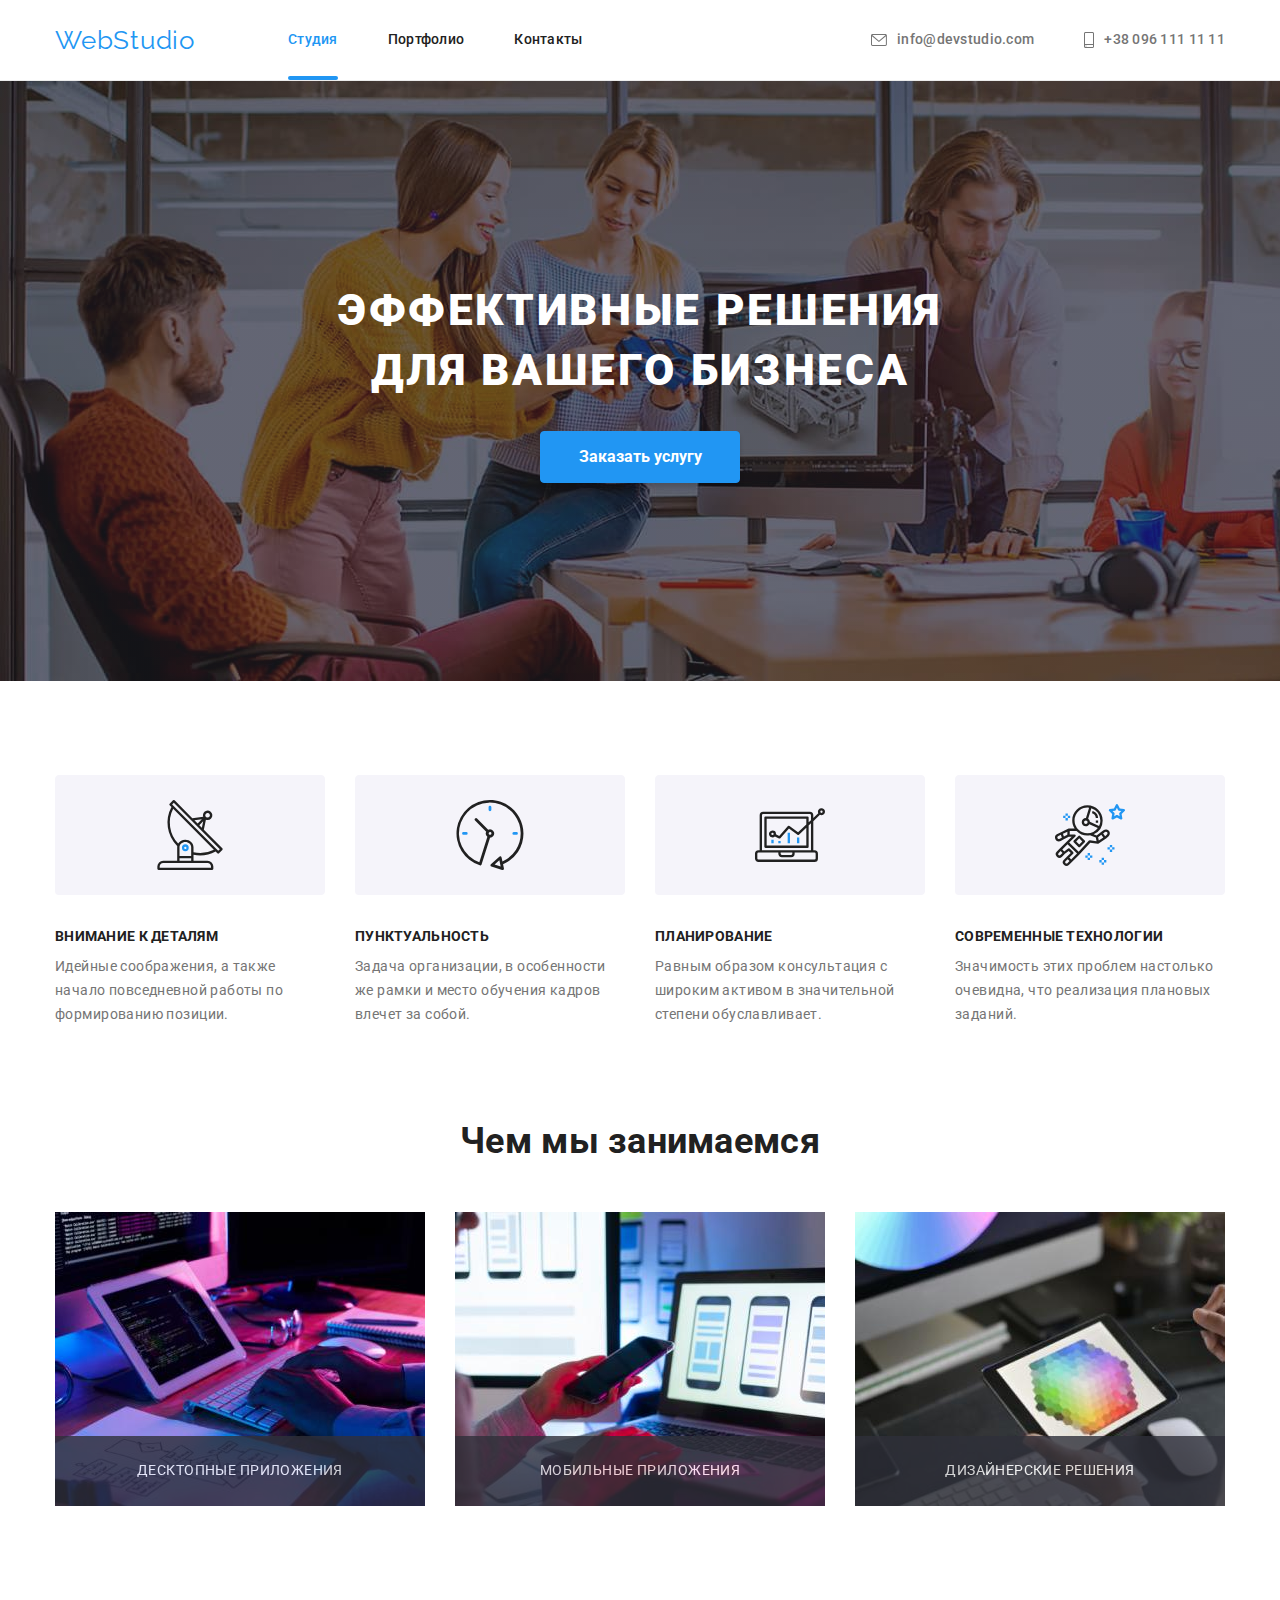
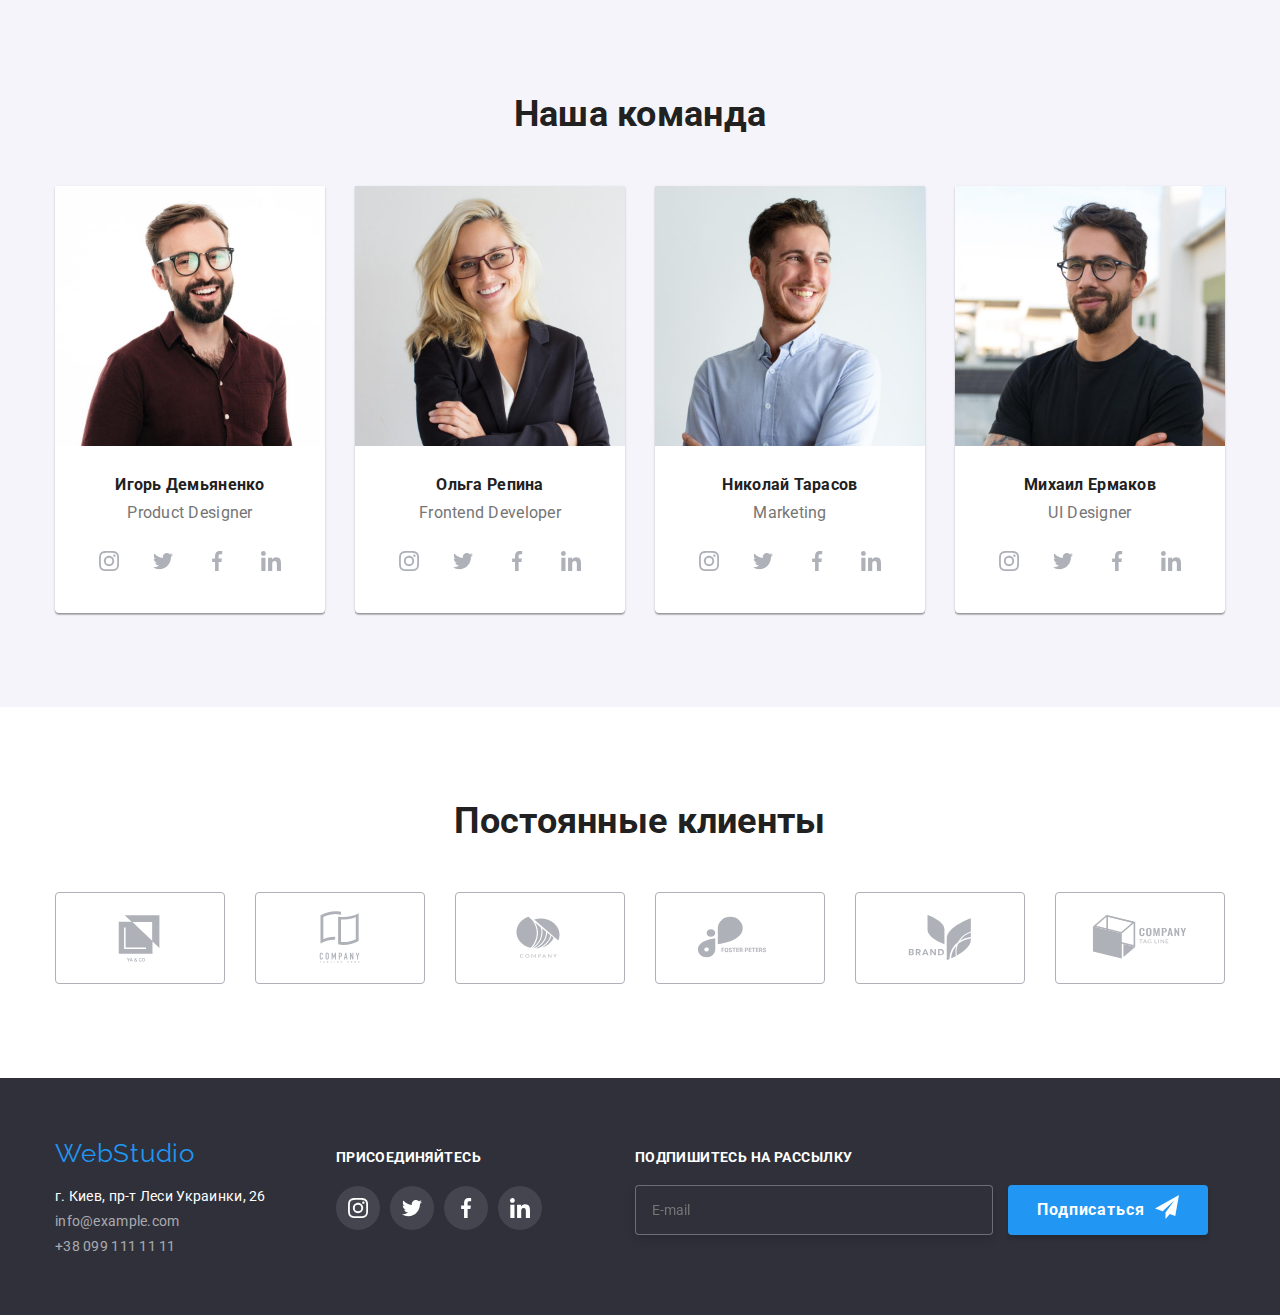
==== commit 9f1ca5c0: "clients section redone via bem" ====
--- a/index.html
+++ b/index.html
@@ -314,45 +314,45 @@
         <div class="container">
           <h2 class="section-header">Постоянные клиенты</h2>
 
-          <ul class="clients-list">
-            <li class="client">
-              <a class="client-link" href="">
-                <svg class="client-icon" width="106" height="60">
+          <ul class="clients">
+            <li class="clients__item">
+              <a class="clients__link" href="">
+                <svg class="clients__icon" width="106" height="60">
                   <use href="./images/icons.svg#icon-Client-1"></use>
                 </svg>
               </a>
             </li>
-            <li class="client">
-              <a class="client-link" href="">
-                <svg class="client-icon" width="106" height="60">
+            <li class="clients__item">
+              <a class="clients__link" href="">
+                <svg class="clients__icon" width="106" height="60">
                   <use href="./images/icons.svg#icon-Client-2"></use>
                 </svg>
               </a>
             </li>
-            <li class="client">
-              <a class="client-link" href="">
-                <svg class="client-icon" width="106" height="60">
+            <li class="clients__item">
+              <a class="clients__link" href="">
+                <svg class="clients__icon" width="106" height="60">
                   <use href="./images/icons.svg#icon-Client-3"></use>
                 </svg>
               </a>
             </li>
-            <li class="client">
-              <a class="client-link" href="">
-                <svg class="client-icon" width="106" height="60">
+            <li class="clients__item">
+              <a class="clients__link" href="">
+                <svg class="clients__icon" width="106" height="60">
                   <use href="./images/icons.svg#icon-Client-4"></use>
                 </svg>
               </a>
             </li>
-            <li class="client">
-              <a class="client-link" href="">
-                <svg class="client-icon" width="106" height="60">
+            <li class="clients__item">
+              <a class="clients__link" href="">
+                <svg class="clients__icon" width="106" height="60">
                   <use href="./images/icons.svg#icon-Client-5"></use>
                 </svg>
               </a>
             </li>
-            <li class="client">
-              <a class="client-link" href="">
-                <svg class="client-icon" width="106" height="60">
+            <li class="clients__item">
+              <a class="clients__link" href="">
+                <svg class="clients__icon" width="106" height="60">
                   <use href="./images/icons.svg#icon-Client-6"></use>
                 </svg>
               </a>
--- a/css/main.min.css
+++ b/css/main.min.css
@@ -1,2 +1,2 @@
-:root{--main-text-color: #757575;--header-text-color: #212121;--logo-black-text-color: #000000;--accent-color: #2196f3;--invert-text-color: #ffffff;--background-color: #2f303a;--button-background: #f5f4fa;--icon-basic-color: #afb1b8;--time-function: cubic-bezier(0.4, 0, 0.2, 1)}html{-webkit-box-sizing:border-box;box-sizing:border-box}*,*::before,*::after{-webkit-box-sizing:inherit;box-sizing:inherit}body{background-color:#ffffff;color:var(--main-text-color);font-family:'Roboto', sans-serif;font-style:normal;font-size:14px;line-height:1.14;letter-spacing:0.02em}ul{list-style:none;margin-top:0;margin-bottom:0;padding:0}a{text-decoration:none;color:var(--header-text-color)}h1,h2,h3,p{margin-top:0;margin-bottom:0}img{display:block}header{border-bottom:1px solid #ececec}.visually-hidden{position:absolute;width:1px;height:1px;margin:-1px;border:0;padding:0;white-space:nowrap;-webkit-clip-path:inset(100%);clip-path:inset(100%);clip:rect(0 0 0 0);overflow:hidden}.container{width:1200px;padding-left:15px;padding-right:15px;margin-left:auto;margin-right:auto}.section{padding-top:94px;padding-bottom:94px}.navigation{display:-webkit-box;display:-ms-flexbox;display:flex;-webkit-box-align:center;-ms-flex-align:center;align-items:center}.navigation__link.current{color:var(--accent-color)}.navigation__titles{display:-webkit-box;display:-ms-flexbox;display:flex;-webkit-box-align:center;-ms-flex-align:center;align-items:center;font-weight:500}.navigation__item:not(:last-child){margin-right:50px}.navigation__item{display:block}.navigation__link{display:inline-block;position:relative;padding:32px 0}.navigation__link:hover,.navigation__link:focus{color:var(--accent-color)}.navigation__link.current::after{position:absolute;bottom:0;left:0;display:inline-block;content:'';width:100%;height:4px;border-radius:2px;background-color:var(--accent-color)}.container.header-container{display:-webkit-box;display:-ms-flexbox;display:flex;-webkit-box-align:center;-ms-flex-align:center;align-items:center}.logo{margin-right:93px;font-family:'Raleway', sans-serif;font-size:26px;line-height:1.19;letter-spacing:0.03em;color:var(--accent-color)}.hero{height:600px;max-width:1600px;padding-top:200px;padding-bottom:200px;background-color:var(--background-color);background-image:-webkit-gradient(linear, left top, right top, from(rgba(47,48,58,0.4)), to(rgba(47,48,58,0.4))),url(../images/hero-img.jpg);background-image:linear-gradient(to right, rgba(47,48,58,0.4), rgba(47,48,58,0.4)),url(../images/hero-img.jpg);text-align:center;margin-left:auto;margin-right:auto}.hero__header{margin-bottom:30px;color:var(--invert-text-color);font-weight:900;font-size:44px;line-height:1.36;letter-spacing:0.06em;text-transform:uppercase}.hero__button{display:inline-block;-webkit-box-pack:center;-ms-flex-pack:center;justify-content:center;text-align:center;min-width:200px;min-height:50px;padding:10px 32px;border-radius:4px;border:1px solid var(--accent-color);-webkit-box-sizing:border-box;box-sizing:border-box;-webkit-box-shadow:0px 4px 4px rgba(0,0,0,0.15);box-shadow:0px 4px 4px rgba(0,0,0,0.15);background-color:var(--accent-color);color:var(--invert-text-color);font-weight:700;font-size:16px;line-height:1.875;cursor:pointer}.features{display:-webkit-box;display:-ms-flexbox;display:flex;margin-bottom:94px}.features__list{margin-right:30px;width:calc((100% - 90px) / 4)}.features__list:nth-child(4){margin-right:0}.features__item{margin-bottom:10px;text-transform:uppercase;color:var(--header-text-color);font-size:14px}.features__description{line-height:1.71;letter-spacing:0.03em}.features__icon{margin-bottom:30px}.work-examples{display:-webkit-box;display:-ms-flexbox;display:flex;-webkit-box-pack:center;-ms-flex-pack:center;justify-content:center}.work-examples__item{position:relative;margin-right:30px}.work-examples__item:nth-child(3){margin-right:0}.section-header{margin-bottom:50px;color:var(--header-text-color);font-size:36px;line-height:1.16;text-align:center}.section:nth-child(3){background-color:var(--button-background)}.work-examples__pannel{display:-webkit-box;display:-ms-flexbox;display:flex;position:absolute;bottom:0;left:0;-webkit-box-pack:center;-ms-flex-pack:center;justify-content:center;-webkit-box-align:center;-ms-flex-align:center;align-items:center;width:100%;height:70px;background-color:var(--background-color);opacity:80%;line-height:1.14;letter-spacing:0.03em;text-transform:uppercase;color:var(--invert-text-color)}.team{display:-webkit-box;display:-ms-flexbox;display:flex;-webkit-box-pack:center;-ms-flex-pack:center;justify-content:center;text-align:center}.team__description{padding:30px 0}.team__member{margin-right:30px;background-color:var(--invert-text-color);-webkit-box-shadow:0px 1px 3px rgba(0,0,0,0.12),0px 1px 1px rgba(0,0,0,0.14),0px 2px 1px rgba(0,0,0,0.2);box-shadow:0px 1px 3px rgba(0,0,0,0.12),0px 1px 1px rgba(0,0,0,0.14),0px 2px 1px rgba(0,0,0,0.2);border-radius:0px 0px 4px 4px}.team__member:nth-child(4){margin-right:0}.team__name{margin-bottom:10px;font-size:16px;color:var(--header-text-color)}.team__job{font-size:16px;color:var(--main-text-color)}.team__networks{display:-webkit-box;display:-ms-flexbox;display:flex;-webkit-box-pack:center;-ms-flex-pack:center;justify-content:center;margin-top:16px}.networks-item:not(:last-child){margin-right:10px}.networks-icon{background-size:contain;fill:var(--icon-basic-color);-webkit-transition:fill 250ms var(--time-function);transition:fill 250ms var(--time-function)}.networks-icon:hover{fill:var(--invert-text-color)}.social-link{display:-webkit-box;display:-ms-flexbox;display:flex;-webkit-box-pack:center;-ms-flex-pack:center;justify-content:center;-webkit-box-align:center;-ms-flex-align:center;align-items:center;width:44px;height:44px;border-radius:50%;-webkit-transition:background-color 250ms var(--time-function),fill 250ms var(--time-function);transition:background-color 250ms var(--time-function),fill 250ms var(--time-function)}.social-link:hover,.social-link:focus{background-color:var(--accent-color)}.social-link:hover .networks-icon{fill:var(--invert-text-color)}.social-link:focus .networks-icon{fill:var(--invert-text-color)}.clients-list{display:-webkit-box;display:-ms-flexbox;display:flex;-webkit-box-pack:center;-ms-flex-pack:center;justify-content:center;-webkit-box-align:center;-ms-flex-align:center;align-items:center;margin-top:50px}.client:not(:last-child){margin-right:30px}.client-link{display:-webkit-box;display:-ms-flexbox;display:flex;-webkit-box-pack:center;-ms-flex-pack:center;justify-content:center;-webkit-box-align:center;-ms-flex-align:center;align-items:center;width:170px;height:92px;border:1px solid var(--icon-basic-color);border-radius:4px;-webkit-transition:border 250ms var(--time-function);transition:border 250ms var(--time-function)}.client-link:hover,.client-link:focus{border:1px solid var(--accent-color)}.client-link:hover .client-icon{fill:var(--accent-color)}.client-link:focus .client-icon{fill:var(--accent-color)}.client-icon{fill:var(--icon-basic-color);-webkit-transition:fill 250ms var(--time-function);transition:fill 250ms var(--time-function)}.footer{padding-top:60px;padding-bottom:60px;background-color:var(--background-color)}.footer__block{display:-webkit-box;display:-ms-flexbox;display:flex;-webkit-box-align:baseline;-ms-flex-align:baseline;align-items:baseline}.logo.footer__logo{margin-right:0}.footer__details{margin-top:20px;font-style:normal}.footer__address{margin-bottom:9px;color:var(--invert-text-color)}.footer__email,.footer__tel{color:rgba(255,255,255,0.6);font-style:normal}.footer__email{display:block;margin-bottom:9px}.footer__socials{margin-left:70px}.footer__networks{display:-webkit-box;display:-ms-flexbox;display:flex}.join{margin-bottom:20px;font-weight:700;font-size:14px;line-height:1.14;letter-spacing:0.03em;text-transform:uppercase;color:var(--invert-text-color)}.footer-link{display:-webkit-box;display:-ms-flexbox;display:flex;width:44px;height:44px}.networks-icon-footer{fill:var(--invert-text-color)}.social-link-footer{display:-webkit-box;display:-ms-flexbox;display:flex;-webkit-box-pack:center;-ms-flex-pack:center;justify-content:center;-webkit-box-align:center;-ms-flex-align:center;align-items:center;width:44px;height:44px;border-radius:50%;background-color:rgba(255,255,255,0.1);-webkit-transition:background-color 250ms var(--time-function);transition:background-color 250ms var(--time-function)}.social-link-footer:hover,.social-link-footer:focus{background-color:var(--accent-color)}.footer-modal{display:-webkit-box;display:-ms-flexbox;display:flex;-webkit-box-orient:vertical;-webkit-box-direction:normal;-ms-flex-direction:column;flex-direction:column;margin-left:93px}.footer-modal label{margin-bottom:20px;font-weight:700;font-size:14px;line-height:16px;letter-spacing:0.03em;text-transform:uppercase;color:var(--invert-text-color)}.footer-input{height:50px;min-width:358px;padding:15px 16px;margin-right:12px;background-color:var(--background-color);border:1px solid rgba(255,255,255,0.3);-webkit-box-sizing:border-box;box-sizing:border-box;-webkit-filter:drop-shadow(0px 4px 4px rgba(0,0,0,0.15));filter:drop-shadow(0px 4px 4px rgba(0,0,0,0.15));border-radius:4px;-webkit-transition:border-color 250ms var(--time-function);transition:border-color 250ms var(--time-function)}.footer-input:hover,.footer-input:focus-within{outline:none;border:1px solid var(--accent-color)}.footer-button{height:50px;min-width:200px;background-color:var(--accent-color);color:var(--invert-text-color);-webkit-box-shadow:0px 4px 4px rgba(0,0,0,0.15);box-shadow:0px 4px 4px rgba(0,0,0,0.15);border:var(--accent-color);border-radius:4px;font-weight:700;font-size:16px;line-height:1.875;letter-spacing:0.06em;cursor:pointer}.send{display:-webkit-box;display:-ms-flexbox;display:flex;-webkit-box-orient:horizontal;-webkit-box-direction:normal;-ms-flex-direction:row;flex-direction:row;-webkit-box-pack:center;-ms-flex-pack:center;justify-content:center}.button-text-send{margin-right:10px;color:var(--invert-text-color)}.icon-send{display:block;fill:var(--invert-text-color)}.backdrop{position:fixed;top:0;left:0;width:100%;height:100%;background-color:rgba(0,0,0,0.2);opacity:1;-webkit-transition:opacity 250ms var(--time-function);transition:opacity 250ms var(--time-function)}.backdrop.is-hidden{opacity:0;pointer-events:none}.modal{position:absolute;top:50%;left:50%;-webkit-transform:translate(-50%, -50%) scale(1);transform:translate(-50%, -50%) scale(1);width:528px;border-radius:4px;background-color:var(--invert-text-color);opacity:1;-webkit-transition:-webkit-transform 250ms var(--time-function);transition:-webkit-transform 250ms var(--time-function);transition:transform 250ms var(--time-function);transition:transform 250ms var(--time-function), -webkit-transform 250ms var(--time-function)}.backdrop.is-hidden .modal{-webkit-transform:translate(-50%, -50%) scale(0.5);transform:translate(-50%, -50%) scale(0.5)}.close-button{position:absolute;-ms-flex-line-pack:center;align-content:center;top:0;right:0;margin-top:8px;margin-right:8px;padding:0;border:none;background-color:transparent;cursor:pointer}.close-button:hover .closing-icon{fill:var(--accent-color)}.close-button:focus .closing-icon{fill:var(--accent-color)}.modal-form{width:528px;padding:40px}.modal-header{font-weight:700;font-size:20px;line-height:1.15;text-align:center;letter-spacing:0.03em;margin-bottom:12px;color:#212121}.form-field{display:-webkit-box;display:-ms-flexbox;display:flex;-webkit-box-orient:vertical;-webkit-box-direction:normal;-ms-flex-direction:column;flex-direction:column;margin-bottom:10px}.form-field label{margin-bottom:4px}.form-input{width:100%;margin:0;padding:12px 42px;border:1px solid rgba(33,33,33,0.2);-webkit-box-sizing:border-box;box-sizing:border-box;border-radius:4px;resize:none;cursor:pointer;-webkit-transition:border-color 250ms var(--time-function) fill 250ms var(--time-function);transition:border-color 250ms var(--time-function) fill 250ms var(--time-function)}.form-input:focus-within{outline:none;border:1px solid var(--accent-color)}.form-input:focus-within+.icon-label{fill:var(--accent-color)}.form-field textarea{display:block;height:120px;margin:0;padding:12px 16px;margin-bottom:20px;border:1px solid rgba(33,33,33,0.2);-webkit-box-sizing:border-box;box-sizing:border-box;border-radius:4px;cursor:pointer}.form-field textarea:hover{border:1px solid var(--accent-color)}.form-input-field{position:relative}.icon-label{position:absolute;top:11px;left:12px}.checkbox-label{display:-webkit-box;display:-ms-flexbox;display:flex;-webkit-box-pack:center;-ms-flex-pack:center;justify-content:center;-webkit-box-align:center;-ms-flex-align:center;align-items:center;margin-bottom:30px;cursor:pointer}.checkbox-input{appearance:none;-webkit-appearance:none;-moz-appearance:none}.checkbox-icon{display:inline-block;margin-right:8px;width:16px;height:15px;border:2px solid var(--header-text-color);border-radius:4px}.checkbox-input:checked+.checkbox-icon{background-image:url(../images/icon-check.svg);background-color:var(--accent-color);background-size:contain;background-origin:border-box;border-color:var(--accent-color)}.checkbox-input:focus+.checkbox-icon{border-color:var(--accent-color)}.agreement-link{color:var(--accent-color);-webkit-text-decoration-line:underline;text-decoration-line:underline}.modal-button{display:block;-webkit-box-align:center;-ms-flex-align:center;align-items:center;min-width:200px;min-height:50px;padding:10px 56px;margin:0 auto;border-radius:4px;border:var(--accent-color);-webkit-box-shadow:0px 4px 4px rgba(0,0,0,0.15);box-shadow:0px 4px 4px rgba(0,0,0,0.15);background-color:var(--accent-color);color:var(--invert-text-color);font-weight:700;font-size:16px;line-height:1.875;letter-spacing:0.06em;cursor:pointer}
+:root{--main-text-color: #757575;--header-text-color: #212121;--logo-black-text-color: #000000;--accent-color: #2196f3;--invert-text-color: #ffffff;--background-color: #2f303a;--button-background: #f5f4fa;--icon-basic-color: #afb1b8;--time-function: cubic-bezier(0.4, 0, 0.2, 1)}.visually-hidden{position:absolute;width:1px;height:1px;margin:-1px;border:0;padding:0;white-space:nowrap;-webkit-clip-path:inset(100%);clip-path:inset(100%);clip:rect(0 0 0 0);overflow:hidden}html{-webkit-box-sizing:border-box;box-sizing:border-box}*,*::before,*::after{-webkit-box-sizing:inherit;box-sizing:inherit}body{background-color:#ffffff;color:var(--main-text-color);font-family:'Roboto', sans-serif;font-style:normal;font-size:14px;line-height:1.14;letter-spacing:0.02em}ul{list-style:none;margin-top:0;margin-bottom:0;padding:0}a{text-decoration:none;color:var(--header-text-color)}h1,h2,h3,p{margin-top:0;margin-bottom:0}img{display:block}header{border-bottom:1px solid #ececec}.container{width:1200px;padding-left:15px;padding-right:15px;margin-left:auto;margin-right:auto}.section{padding-top:94px;padding-bottom:94px}.container.header-container{display:-webkit-box;display:-ms-flexbox;display:flex;-webkit-box-align:center;-ms-flex-align:center;align-items:center}.navigation{display:-webkit-box;display:-ms-flexbox;display:flex;-webkit-box-align:center;-ms-flex-align:center;align-items:center}.navigation__link.current{color:var(--accent-color)}.navigation__titles{display:-webkit-box;display:-ms-flexbox;display:flex;-webkit-box-align:center;-ms-flex-align:center;align-items:center;font-weight:500}.navigation__item:not(:last-child){margin-right:50px}.navigation__item{display:block}.navigation__link{display:inline-block;position:relative;padding:32px 0}.navigation__link:hover,.navigation__link:focus{color:var(--accent-color)}.navigation__link.current::after{position:absolute;bottom:0;left:0;display:inline-block;content:'';width:100%;height:4px;border-radius:2px;background-color:var(--accent-color)}.logo{display:block;margin-right:93px;font-family:'Raleway', sans-serif;font-size:26px;line-height:1.19;letter-spacing:0.03em;color:var(--accent-color)}.logo--black{color:var(--logo-black-text-color)}.logo--white{color:var(--invert-text-color)}.contacts-header{display:-webkit-box;display:-ms-flexbox;display:flex;-webkit-box-align:center;-ms-flex-align:center;align-items:center;margin-left:auto}.contacts-header .contacts+.contacts{margin-left:50px}.contacts{display:-webkit-box;display:-ms-flexbox;display:flex;-webkit-box-align:center;-ms-flex-align:center;align-items:center}.contacts .link{display:-webkit-box;display:-ms-flexbox;display:flex;-webkit-box-align:center;-ms-flex-align:center;align-items:center;padding:32px 0;color:var(--main-text-color);font-weight:500;-webkit-transition:color 250ms var(--time-function);transition:color 250ms var(--time-function)}.contacts .link:hover,.contacts .link:focus{color:var(--accent-color)}.icon-header{margin-right:10px;fill:var(--main-text-color)}.contacts .link:hover .icon-header{fill:var(--accent-color)}.hero{height:600px;max-width:1600px;padding-top:200px;padding-bottom:200px;background-color:var(--background-color);background-image:-webkit-gradient(linear, left top, right top, from(rgba(47,48,58,0.4)), to(rgba(47,48,58,0.4))),url(../images/hero-img.jpg);background-image:linear-gradient(to right, rgba(47,48,58,0.4), rgba(47,48,58,0.4)),url(../images/hero-img.jpg);text-align:center;margin-left:auto;margin-right:auto}.hero__header{margin-bottom:30px;color:var(--invert-text-color);font-weight:900;font-size:44px;line-height:1.36;letter-spacing:0.06em;text-transform:uppercase}.hero__button{display:inline-block;-webkit-box-pack:center;-ms-flex-pack:center;justify-content:center;text-align:center;min-width:200px;min-height:50px;padding:10px 32px;border-radius:4px;border:1px solid var(--accent-color);-webkit-box-sizing:border-box;box-sizing:border-box;-webkit-box-shadow:0px 4px 4px rgba(0,0,0,0.15);box-shadow:0px 4px 4px rgba(0,0,0,0.15);background-color:var(--accent-color);color:var(--invert-text-color);font-weight:700;font-size:16px;line-height:1.875;cursor:pointer}.features{display:-webkit-box;display:-ms-flexbox;display:flex;margin-bottom:94px}.features__list{margin-right:30px;width:calc((100% - 90px) / 4)}.features__list:nth-child(4){margin-right:0}.features__item{margin-bottom:10px;text-transform:uppercase;color:var(--header-text-color);font-size:14px}.features__description{line-height:1.71;letter-spacing:0.03em}.features__icon{margin-bottom:30px}.work-examples{display:-webkit-box;display:-ms-flexbox;display:flex;-webkit-box-pack:center;-ms-flex-pack:center;justify-content:center}.work-examples__item{position:relative;margin-right:30px}.work-examples__item:nth-child(3){margin-right:0}.section-header{margin-bottom:50px;color:var(--header-text-color);font-size:36px;line-height:1.16;text-align:center}.section:nth-child(3){background-color:var(--button-background)}.work-examples__pannel{display:-webkit-box;display:-ms-flexbox;display:flex;position:absolute;bottom:0;left:0;-webkit-box-pack:center;-ms-flex-pack:center;justify-content:center;-webkit-box-align:center;-ms-flex-align:center;align-items:center;width:100%;height:70px;background-color:var(--background-color);opacity:80%;line-height:1.14;letter-spacing:0.03em;text-transform:uppercase;color:var(--invert-text-color)}.team{display:-webkit-box;display:-ms-flexbox;display:flex;-webkit-box-pack:center;-ms-flex-pack:center;justify-content:center;text-align:center}.team__description{padding:30px 0}.team__member{margin-right:30px;background-color:var(--invert-text-color);-webkit-box-shadow:0px 1px 3px rgba(0,0,0,0.12),0px 1px 1px rgba(0,0,0,0.14),0px 2px 1px rgba(0,0,0,0.2);box-shadow:0px 1px 3px rgba(0,0,0,0.12),0px 1px 1px rgba(0,0,0,0.14),0px 2px 1px rgba(0,0,0,0.2);border-radius:0px 0px 4px 4px}.team__member:nth-child(4){margin-right:0}.team__name{margin-bottom:10px;font-size:16px;color:var(--header-text-color)}.team__job{font-size:16px;color:var(--main-text-color)}.team__networks{display:-webkit-box;display:-ms-flexbox;display:flex;-webkit-box-pack:center;-ms-flex-pack:center;justify-content:center;margin-top:16px}.networks-item:not(:last-child){margin-right:10px}.networks-icon{background-size:contain;fill:var(--icon-basic-color);-webkit-transition:fill 250ms var(--time-function);transition:fill 250ms var(--time-function)}.networks-icon:hover{fill:var(--invert-text-color)}.social-link{display:-webkit-box;display:-ms-flexbox;display:flex;-webkit-box-pack:center;-ms-flex-pack:center;justify-content:center;-webkit-box-align:center;-ms-flex-align:center;align-items:center;width:44px;height:44px;border-radius:50%;-webkit-transition:background-color 250ms var(--time-function),fill 250ms var(--time-function);transition:background-color 250ms var(--time-function),fill 250ms var(--time-function)}.social-link:hover,.social-link:focus{background-color:var(--accent-color)}.social-link:hover .networks-icon{fill:var(--invert-text-color)}.social-link:focus .networks-icon{fill:var(--invert-text-color)}.clients{display:-webkit-box;display:-ms-flexbox;display:flex;-webkit-box-pack:center;-ms-flex-pack:center;justify-content:center;-webkit-box-align:center;-ms-flex-align:center;align-items:center;margin-top:50px}.clients:not(:last-child){margin-right:30px}.clients__item:not(:last-child){margin-right:30px}.clients__link{display:-webkit-box;display:-ms-flexbox;display:flex;-webkit-box-pack:center;-ms-flex-pack:center;justify-content:center;-webkit-box-align:center;-ms-flex-align:center;align-items:center;width:170px;height:92px;border:1px solid var(--icon-basic-color);border-radius:4px;-webkit-transition:border 250ms var(--time-function);transition:border 250ms var(--time-function)}.clients__link:hover,.clients__link:focus{border:1px solid var(--accent-color)}.clients__link:hover .clients__icon{fill:var(--accent-color)}.clients__link:focus .clients__icon{fill:var(--accent-color)}.clients__icon{fill:var(--icon-basic-color);-webkit-transition:fill 250ms var(--time-function);transition:fill 250ms var(--time-function)}.footer{padding-top:60px;padding-bottom:60px;background-color:var(--background-color)}.footer__block{display:-webkit-box;display:-ms-flexbox;display:flex;-webkit-box-align:baseline;-ms-flex-align:baseline;align-items:baseline}.logo.footer__logo{margin-right:0}.footer__details{margin-top:20px;font-style:normal}.footer__address{margin-bottom:9px;color:var(--invert-text-color)}.footer__email,.footer__tel{color:rgba(255,255,255,0.6);font-style:normal}.footer__email{display:block;margin-bottom:9px}.footer__socials{margin-left:70px}.footer__networks{display:-webkit-box;display:-ms-flexbox;display:flex}.join{margin-bottom:20px;font-weight:700;font-size:14px;line-height:1.14;letter-spacing:0.03em;text-transform:uppercase;color:var(--invert-text-color)}.footer-link{display:-webkit-box;display:-ms-flexbox;display:flex;width:44px;height:44px}.networks-icon-footer{fill:var(--invert-text-color)}.networks-item:not(:last-child){margin-right:10px}.social-link-footer{display:-webkit-box;display:-ms-flexbox;display:flex;-webkit-box-pack:center;-ms-flex-pack:center;justify-content:center;-webkit-box-align:center;-ms-flex-align:center;align-items:center;width:44px;height:44px;border-radius:50%;background-color:rgba(255,255,255,0.1);-webkit-transition:background-color 250ms var(--time-function);transition:background-color 250ms var(--time-function)}.social-link-footer:hover,.social-link-footer:focus{background-color:var(--accent-color)}.footer-modal{display:-webkit-box;display:-ms-flexbox;display:flex;-webkit-box-orient:vertical;-webkit-box-direction:normal;-ms-flex-direction:column;flex-direction:column;margin-left:93px}.footer-modal label{margin-bottom:20px;font-weight:700;font-size:14px;line-height:16px;letter-spacing:0.03em;text-transform:uppercase;color:var(--invert-text-color)}.footer-input{height:50px;min-width:358px;padding:15px 16px;margin-right:12px;background-color:var(--background-color);border:1px solid rgba(255,255,255,0.3);-webkit-box-sizing:border-box;box-sizing:border-box;-webkit-filter:drop-shadow(0px 4px 4px rgba(0,0,0,0.15));filter:drop-shadow(0px 4px 4px rgba(0,0,0,0.15));border-radius:4px;-webkit-transition:border-color 250ms var(--time-function);transition:border-color 250ms var(--time-function)}.footer-input:hover,.footer-input:focus-within{outline:none;border:1px solid var(--accent-color)}.footer-button{height:50px;min-width:200px;background-color:var(--accent-color);color:var(--invert-text-color);-webkit-box-shadow:0px 4px 4px rgba(0,0,0,0.15);box-shadow:0px 4px 4px rgba(0,0,0,0.15);border:var(--accent-color);border-radius:4px;font-weight:700;font-size:16px;line-height:1.875;letter-spacing:0.06em;cursor:pointer}.send{display:-webkit-box;display:-ms-flexbox;display:flex;-webkit-box-orient:horizontal;-webkit-box-direction:normal;-ms-flex-direction:row;flex-direction:row;-webkit-box-pack:center;-ms-flex-pack:center;justify-content:center}.button-text-send{margin-right:10px;color:var(--invert-text-color)}.icon-send{display:block;fill:var(--invert-text-color)}.backdrop{position:fixed;top:0;left:0;width:100%;height:100%;background-color:rgba(0,0,0,0.2);opacity:1;-webkit-transition:opacity 250ms var(--time-function);transition:opacity 250ms var(--time-function)}.backdrop.is-hidden{opacity:0;pointer-events:none}.modal{position:absolute;top:50%;left:50%;-webkit-transform:translate(-50%, -50%) scale(1);transform:translate(-50%, -50%) scale(1);width:528px;border-radius:4px;background-color:var(--invert-text-color);opacity:1;-webkit-transition:-webkit-transform 250ms var(--time-function);transition:-webkit-transform 250ms var(--time-function);transition:transform 250ms var(--time-function);transition:transform 250ms var(--time-function), -webkit-transform 250ms var(--time-function)}.backdrop.is-hidden .modal{-webkit-transform:translate(-50%, -50%) scale(0.5);transform:translate(-50%, -50%) scale(0.5)}.close-button{position:absolute;-ms-flex-line-pack:center;align-content:center;top:0;right:0;margin-top:8px;margin-right:8px;padding:0;border:none;background-color:transparent;cursor:pointer}.close-button:hover .closing-icon{fill:var(--accent-color)}.close-button:focus .closing-icon{fill:var(--accent-color)}.modal-form{width:528px;padding:40px}.modal-header{font-weight:700;font-size:20px;line-height:1.15;text-align:center;letter-spacing:0.03em;margin-bottom:12px;color:#212121}.form-field{display:-webkit-box;display:-ms-flexbox;display:flex;-webkit-box-orient:vertical;-webkit-box-direction:normal;-ms-flex-direction:column;flex-direction:column;margin-bottom:10px}.form-field label{margin-bottom:4px}.form-input{width:100%;margin:0;padding:12px 42px;border:1px solid rgba(33,33,33,0.2);-webkit-box-sizing:border-box;box-sizing:border-box;border-radius:4px;resize:none;cursor:pointer;-webkit-transition:border-color 250ms var(--time-function) fill 250ms var(--time-function);transition:border-color 250ms var(--time-function) fill 250ms var(--time-function)}.form-input:focus-within{outline:none;border:1px solid var(--accent-color)}.form-input:focus-within+.icon-label{fill:var(--accent-color)}.form-field textarea{display:block;height:120px;margin:0;padding:12px 16px;margin-bottom:20px;border:1px solid rgba(33,33,33,0.2);-webkit-box-sizing:border-box;box-sizing:border-box;border-radius:4px;cursor:pointer}.form-field textarea:hover{border:1px solid var(--accent-color)}.form-input-field{position:relative}.icon-label{position:absolute;top:11px;left:12px}.checkbox-label{display:-webkit-box;display:-ms-flexbox;display:flex;-webkit-box-pack:center;-ms-flex-pack:center;justify-content:center;-webkit-box-align:center;-ms-flex-align:center;align-items:center;margin-bottom:30px;cursor:pointer}.checkbox-input{appearance:none;-webkit-appearance:none;-moz-appearance:none}.checkbox-icon{display:inline-block;margin-right:8px;width:16px;height:15px;border:2px solid var(--header-text-color);border-radius:4px}.checkbox-input:checked+.checkbox-icon{background-image:url(../images/icon-check.svg);background-color:var(--accent-color);background-size:contain;background-origin:border-box;border-color:var(--accent-color)}.checkbox-input:focus+.checkbox-icon{border-color:var(--accent-color)}.agreement-link{color:var(--accent-color);-webkit-text-decoration-line:underline;text-decoration-line:underline}.modal-button{display:block;-webkit-box-align:center;-ms-flex-align:center;align-items:center;min-width:200px;min-height:50px;padding:10px 56px;margin:0 auto;border-radius:4px;border:var(--accent-color);-webkit-box-shadow:0px 4px 4px rgba(0,0,0,0.15);box-shadow:0px 4px 4px rgba(0,0,0,0.15);background-color:var(--accent-color);color:var(--invert-text-color);font-weight:700;font-size:16px;line-height:1.875;letter-spacing:0.06em;cursor:pointer}
 /*# sourceMappingURL=main.min.css.map */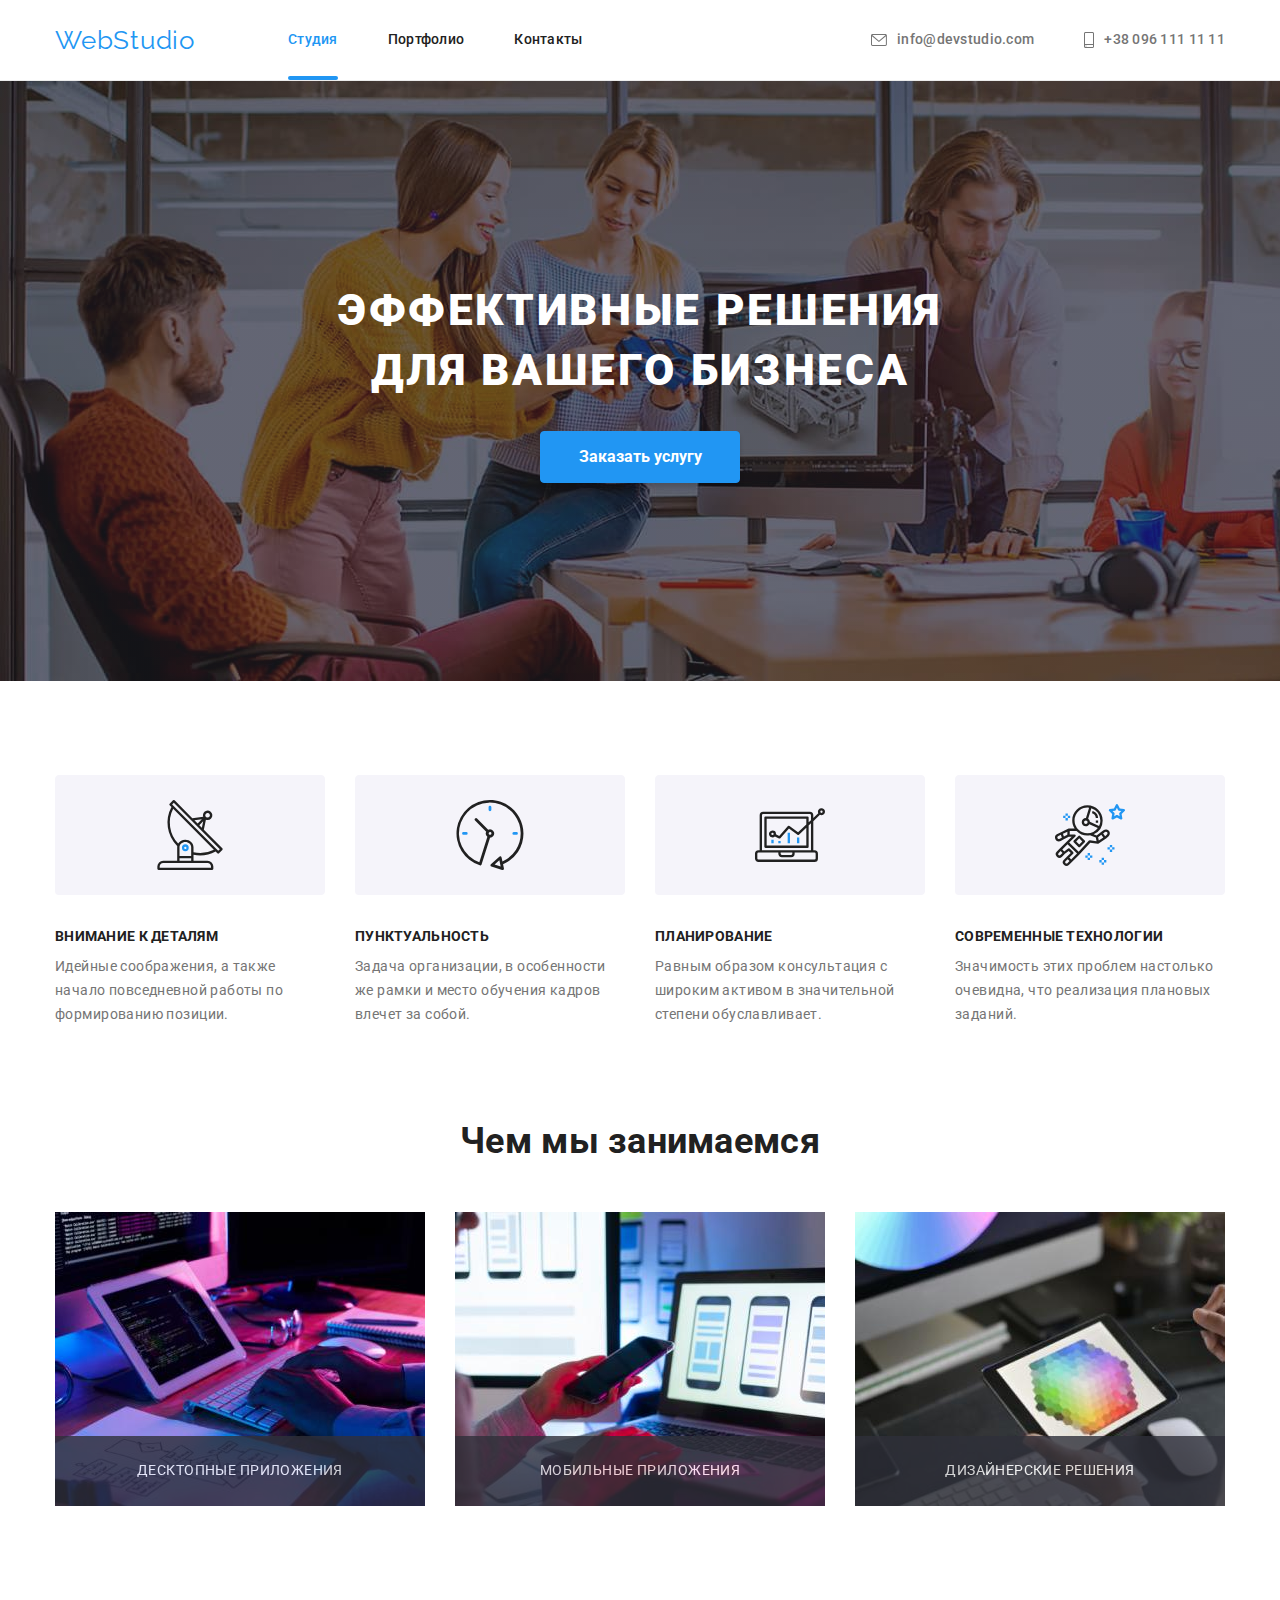
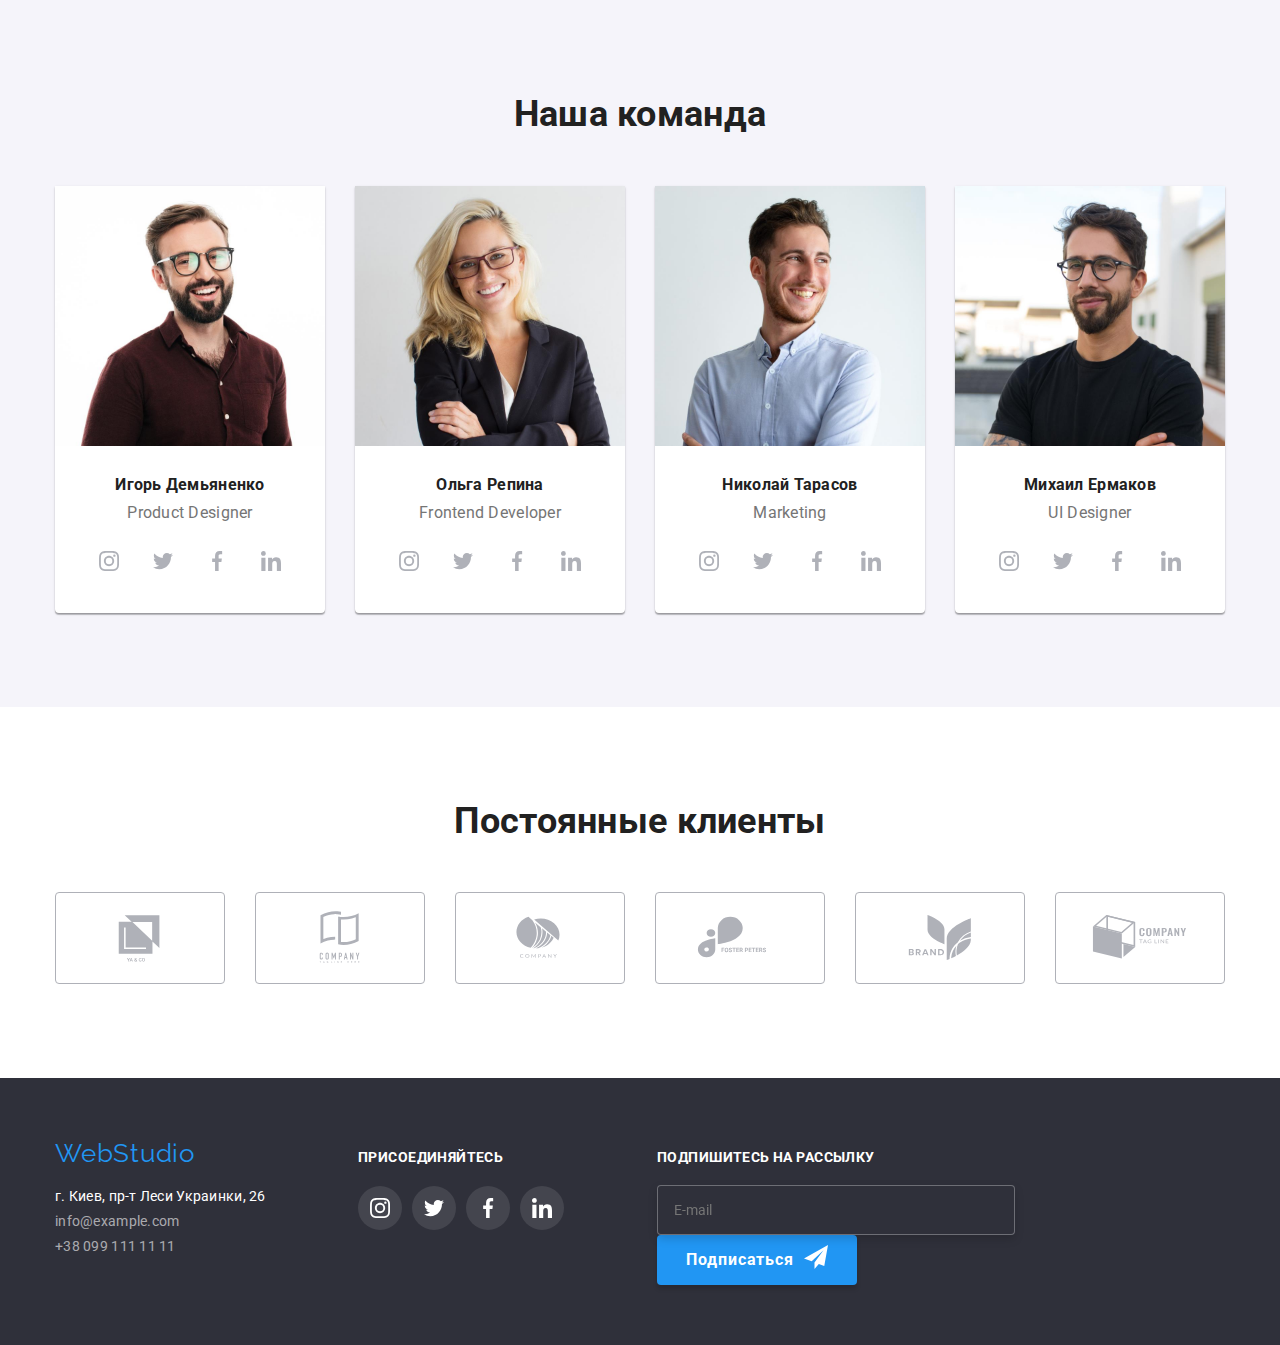
==== commit 0bb0c813: "sass rewriting" ====
--- a/index.html
+++ b/index.html
@@ -23,8 +23,8 @@
     <header>
       <div class="container header-container">
         <nav class="navigation">
-          <a class="logo" lang="en" href="./index.html"
-            >Web<span class="logo-black">Studio</span></a
+          <a class="logo logo_black" lang="en" href="./index.html"
+            >Web<span class="logo_black">Studio</span></a
           >
           <ul class="navigation__titles">
             <li class="navigation__item">
@@ -365,8 +365,8 @@
     <footer class="footer">
       <div class="container footer__block">
         <div class="contact-data">
-          <a class="logo footer__logo" lang="en" href="./index.html"
-            >Web<span class="logo-white">Studio</span></a
+          <a class="logo footer__logo_white" lang="en" href="./index.html"
+            >Web<span class="logo_white">Studio</span></a
           >
           <address class="footer__details">
             <p class="footer__address">г. Киев, пр-т Леси Украинки, 26</p>
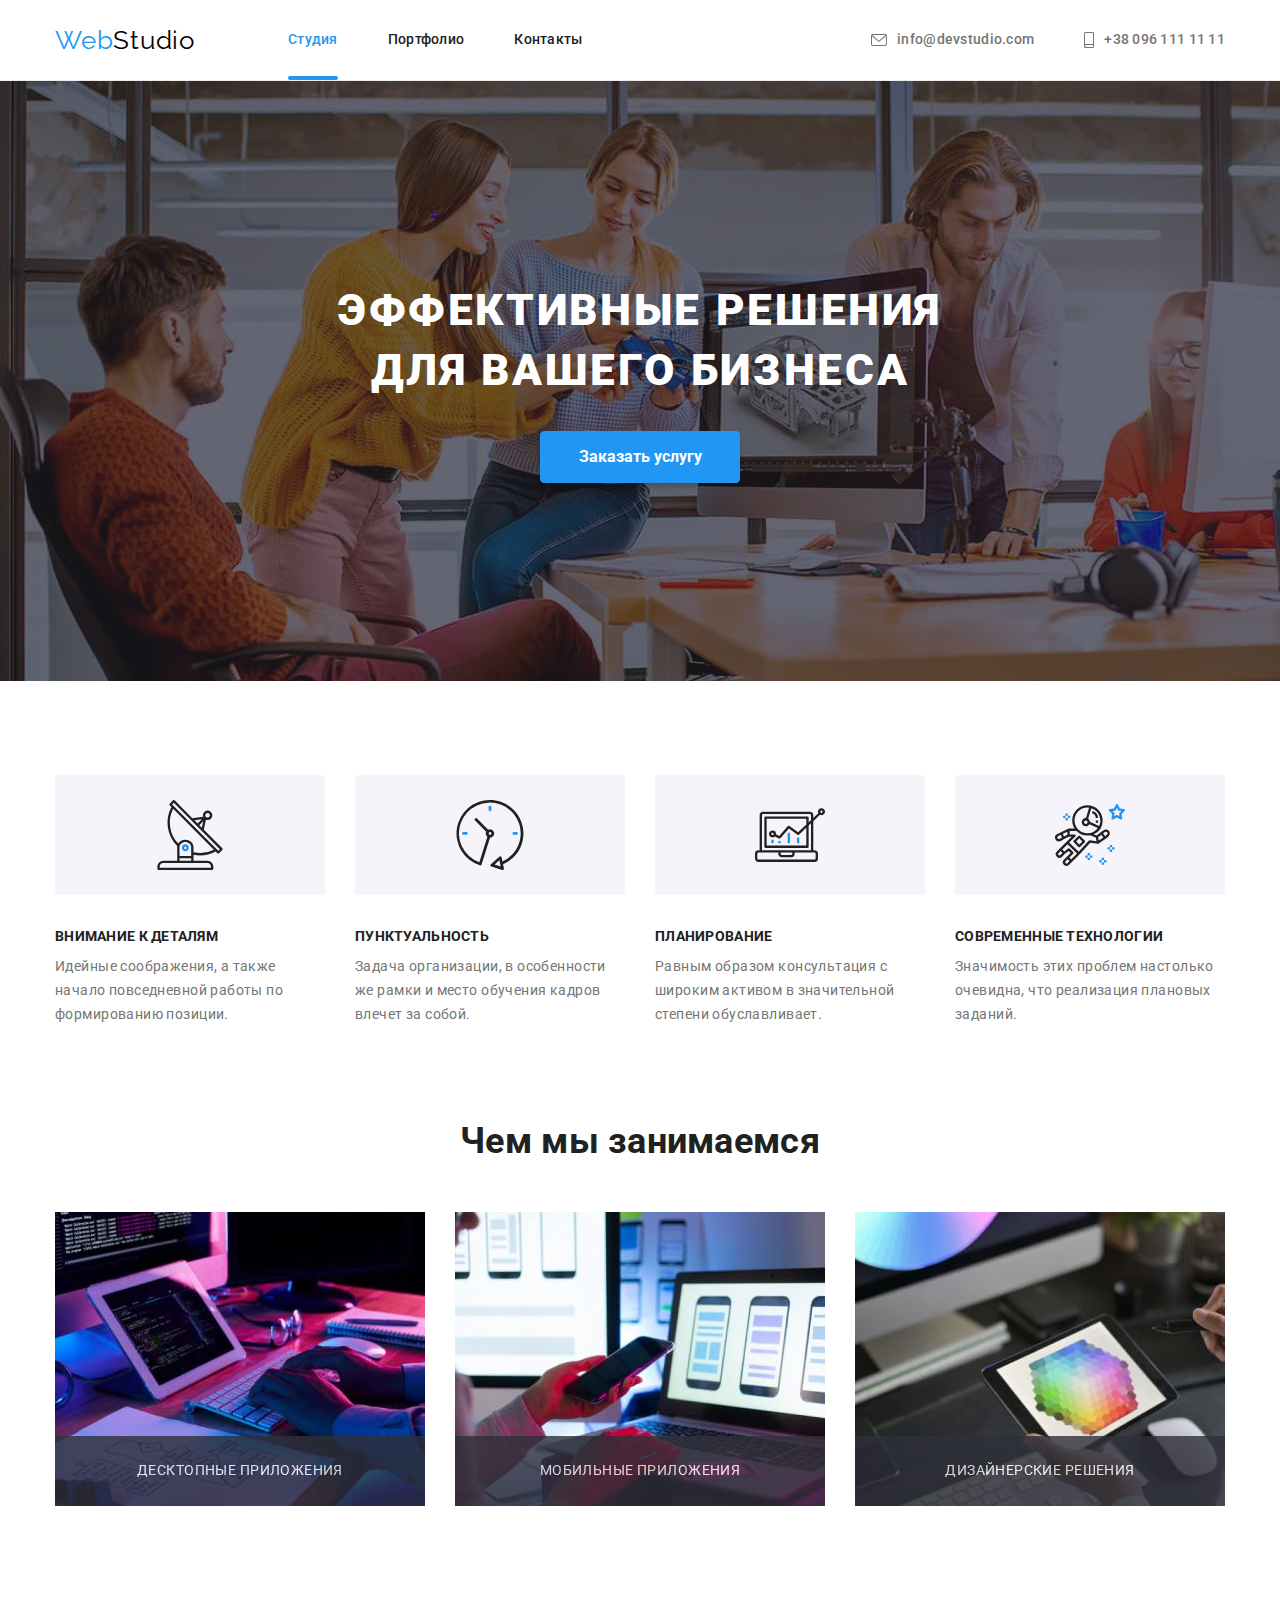
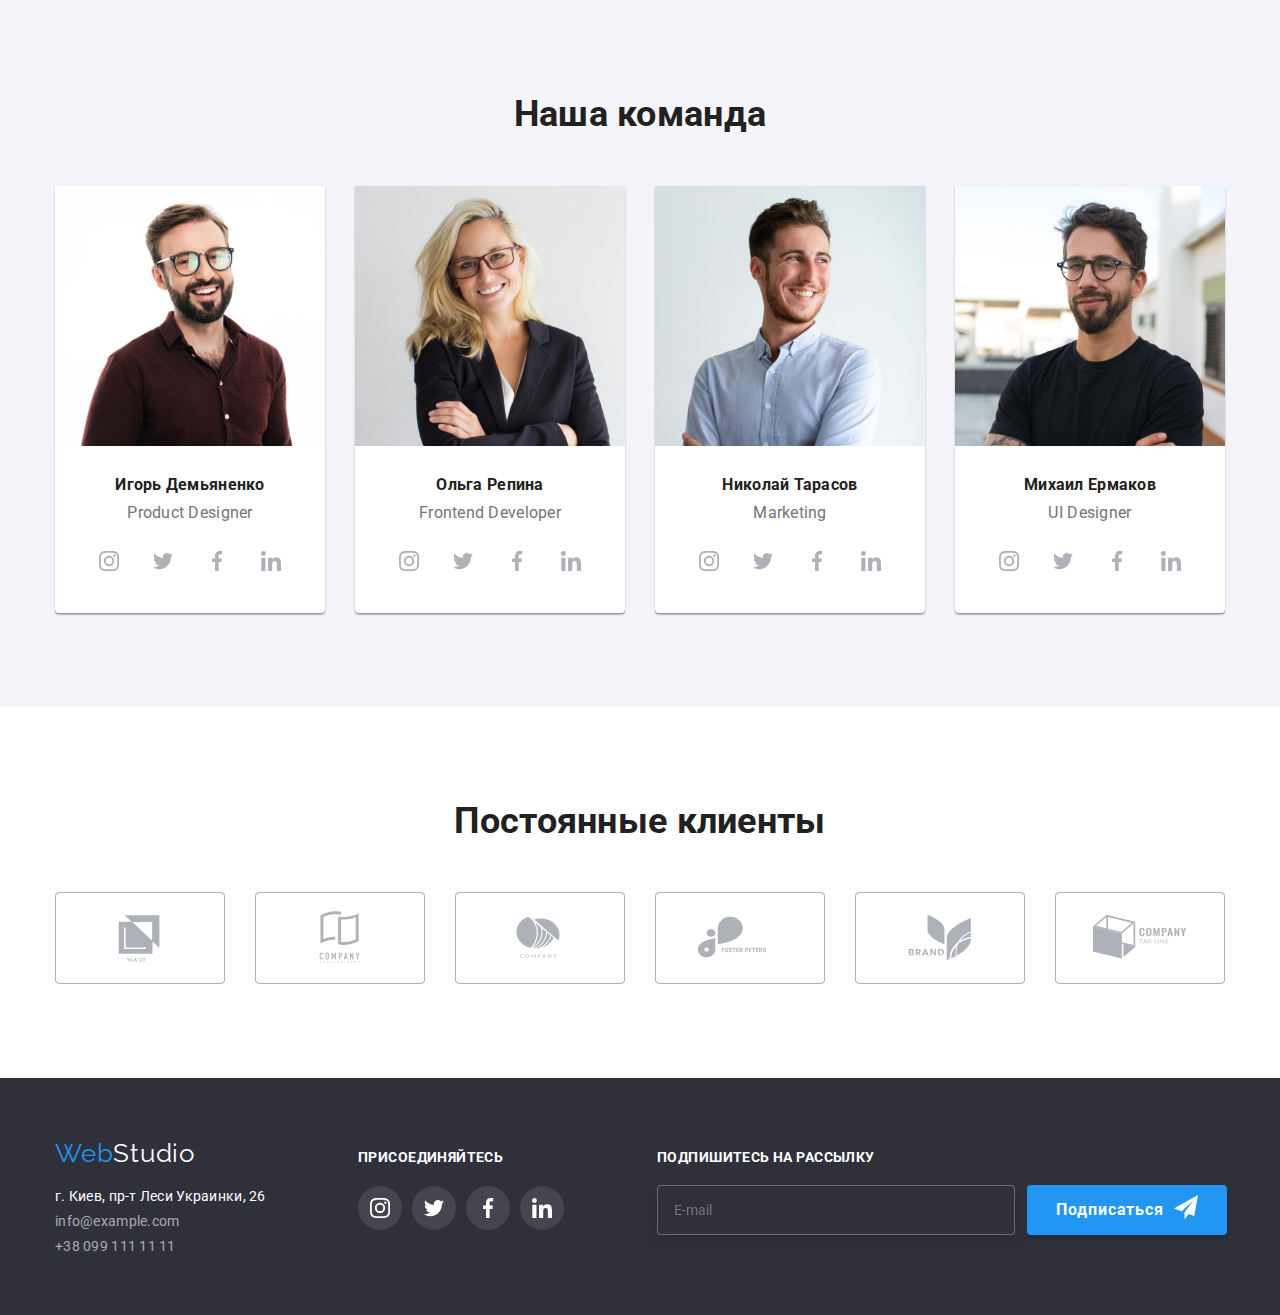
==== commit c368f60a: "add sass" ====
--- a/index.html
+++ b/index.html
@@ -23,7 +23,7 @@
     <header>
       <div class="container header-container">
         <nav class="navigation">
-          <a class="logo logo_black" lang="en" href="./index.html"
+          <a class="logo header__logo_black" lang="en" href="./index.html"
             >Web<span class="logo_black">Studio</span></a
           >
           <ul class="navigation__titles">
--- a/css/main.min.css
+++ b/css/main.min.css
@@ -1,2 +1,2 @@
-:root{--main-text-color: #757575;--header-text-color: #212121;--logo-black-text-color: #000000;--accent-color: #2196f3;--invert-text-color: #ffffff;--background-color: #2f303a;--button-background: #f5f4fa;--icon-basic-color: #afb1b8;--time-function: cubic-bezier(0.4, 0, 0.2, 1)}.visually-hidden{position:absolute;width:1px;height:1px;margin:-1px;border:0;padding:0;white-space:nowrap;-webkit-clip-path:inset(100%);clip-path:inset(100%);clip:rect(0 0 0 0);overflow:hidden}html{-webkit-box-sizing:border-box;box-sizing:border-box}*,*::before,*::after{-webkit-box-sizing:inherit;box-sizing:inherit}body{background-color:#ffffff;color:var(--main-text-color);font-family:'Roboto', sans-serif;font-style:normal;font-size:14px;line-height:1.14;letter-spacing:0.02em}ul{list-style:none;margin-top:0;margin-bottom:0;padding:0}a{text-decoration:none;color:var(--header-text-color)}h1,h2,h3,p{margin-top:0;margin-bottom:0}img{display:block}header{border-bottom:1px solid #ececec}.container{width:1200px;padding-left:15px;padding-right:15px;margin-left:auto;margin-right:auto}.section{padding-top:94px;padding-bottom:94px}.container.header-container{display:-webkit-box;display:-ms-flexbox;display:flex;-webkit-box-align:center;-ms-flex-align:center;align-items:center}.navigation{display:-webkit-box;display:-ms-flexbox;display:flex;-webkit-box-align:center;-ms-flex-align:center;align-items:center}.navigation__link.current{color:var(--accent-color)}.navigation__titles{display:-webkit-box;display:-ms-flexbox;display:flex;-webkit-box-align:center;-ms-flex-align:center;align-items:center;font-weight:500}.navigation__item:not(:last-child){margin-right:50px}.navigation__item{display:block}.navigation__link{display:inline-block;position:relative;padding:32px 0}.navigation__link:hover,.navigation__link:focus{color:var(--accent-color)}.navigation__link.current::after{position:absolute;bottom:0;left:0;display:inline-block;content:'';width:100%;height:4px;border-radius:2px;background-color:var(--accent-color)}.logo{display:block;margin-right:93px;font-family:'Raleway', sans-serif;font-size:26px;line-height:1.19;letter-spacing:0.03em;color:var(--accent-color)}.logo--black{color:var(--logo-black-text-color)}.logo--white{color:var(--invert-text-color)}.contacts-header{display:-webkit-box;display:-ms-flexbox;display:flex;-webkit-box-align:center;-ms-flex-align:center;align-items:center;margin-left:auto}.contacts-header .contacts+.contacts{margin-left:50px}.contacts{display:-webkit-box;display:-ms-flexbox;display:flex;-webkit-box-align:center;-ms-flex-align:center;align-items:center}.contacts .link{display:-webkit-box;display:-ms-flexbox;display:flex;-webkit-box-align:center;-ms-flex-align:center;align-items:center;padding:32px 0;color:var(--main-text-color);font-weight:500;-webkit-transition:color 250ms var(--time-function);transition:color 250ms var(--time-function)}.contacts .link:hover,.contacts .link:focus{color:var(--accent-color)}.icon-header{margin-right:10px;fill:var(--main-text-color)}.contacts .link:hover .icon-header{fill:var(--accent-color)}.hero{height:600px;max-width:1600px;padding-top:200px;padding-bottom:200px;background-color:var(--background-color);background-image:-webkit-gradient(linear, left top, right top, from(rgba(47,48,58,0.4)), to(rgba(47,48,58,0.4))),url(../images/hero-img.jpg);background-image:linear-gradient(to right, rgba(47,48,58,0.4), rgba(47,48,58,0.4)),url(../images/hero-img.jpg);text-align:center;margin-left:auto;margin-right:auto}.hero__header{margin-bottom:30px;color:var(--invert-text-color);font-weight:900;font-size:44px;line-height:1.36;letter-spacing:0.06em;text-transform:uppercase}.hero__button{display:inline-block;-webkit-box-pack:center;-ms-flex-pack:center;justify-content:center;text-align:center;min-width:200px;min-height:50px;padding:10px 32px;border-radius:4px;border:1px solid var(--accent-color);-webkit-box-sizing:border-box;box-sizing:border-box;-webkit-box-shadow:0px 4px 4px rgba(0,0,0,0.15);box-shadow:0px 4px 4px rgba(0,0,0,0.15);background-color:var(--accent-color);color:var(--invert-text-color);font-weight:700;font-size:16px;line-height:1.875;cursor:pointer}.features{display:-webkit-box;display:-ms-flexbox;display:flex;margin-bottom:94px}.features__list{margin-right:30px;width:calc((100% - 90px) / 4)}.features__list:nth-child(4){margin-right:0}.features__item{margin-bottom:10px;text-transform:uppercase;color:var(--header-text-color);font-size:14px}.features__description{line-height:1.71;letter-spacing:0.03em}.features__icon{margin-bottom:30px}.work-examples{display:-webkit-box;display:-ms-flexbox;display:flex;-webkit-box-pack:center;-ms-flex-pack:center;justify-content:center}.work-examples__item{position:relative;margin-right:30px}.work-examples__item:nth-child(3){margin-right:0}.section-header{margin-bottom:50px;color:var(--header-text-color);font-size:36px;line-height:1.16;text-align:center}.section:nth-child(3){background-color:var(--button-background)}.work-examples__pannel{display:-webkit-box;display:-ms-flexbox;display:flex;position:absolute;bottom:0;left:0;-webkit-box-pack:center;-ms-flex-pack:center;justify-content:center;-webkit-box-align:center;-ms-flex-align:center;align-items:center;width:100%;height:70px;background-color:var(--background-color);opacity:80%;line-height:1.14;letter-spacing:0.03em;text-transform:uppercase;color:var(--invert-text-color)}.team{display:-webkit-box;display:-ms-flexbox;display:flex;-webkit-box-pack:center;-ms-flex-pack:center;justify-content:center;text-align:center}.team__description{padding:30px 0}.team__member{margin-right:30px;background-color:var(--invert-text-color);-webkit-box-shadow:0px 1px 3px rgba(0,0,0,0.12),0px 1px 1px rgba(0,0,0,0.14),0px 2px 1px rgba(0,0,0,0.2);box-shadow:0px 1px 3px rgba(0,0,0,0.12),0px 1px 1px rgba(0,0,0,0.14),0px 2px 1px rgba(0,0,0,0.2);border-radius:0px 0px 4px 4px}.team__member:nth-child(4){margin-right:0}.team__name{margin-bottom:10px;font-size:16px;color:var(--header-text-color)}.team__job{font-size:16px;color:var(--main-text-color)}.team__networks{display:-webkit-box;display:-ms-flexbox;display:flex;-webkit-box-pack:center;-ms-flex-pack:center;justify-content:center;margin-top:16px}.networks-item:not(:last-child){margin-right:10px}.networks-icon{background-size:contain;fill:var(--icon-basic-color);-webkit-transition:fill 250ms var(--time-function);transition:fill 250ms var(--time-function)}.networks-icon:hover{fill:var(--invert-text-color)}.social-link{display:-webkit-box;display:-ms-flexbox;display:flex;-webkit-box-pack:center;-ms-flex-pack:center;justify-content:center;-webkit-box-align:center;-ms-flex-align:center;align-items:center;width:44px;height:44px;border-radius:50%;-webkit-transition:background-color 250ms var(--time-function),fill 250ms var(--time-function);transition:background-color 250ms var(--time-function),fill 250ms var(--time-function)}.social-link:hover,.social-link:focus{background-color:var(--accent-color)}.social-link:hover .networks-icon{fill:var(--invert-text-color)}.social-link:focus .networks-icon{fill:var(--invert-text-color)}.clients{display:-webkit-box;display:-ms-flexbox;display:flex;-webkit-box-pack:center;-ms-flex-pack:center;justify-content:center;-webkit-box-align:center;-ms-flex-align:center;align-items:center;margin-top:50px}.clients:not(:last-child){margin-right:30px}.clients__item:not(:last-child){margin-right:30px}.clients__link{display:-webkit-box;display:-ms-flexbox;display:flex;-webkit-box-pack:center;-ms-flex-pack:center;justify-content:center;-webkit-box-align:center;-ms-flex-align:center;align-items:center;width:170px;height:92px;border:1px solid var(--icon-basic-color);border-radius:4px;-webkit-transition:border 250ms var(--time-function);transition:border 250ms var(--time-function)}.clients__link:hover,.clients__link:focus{border:1px solid var(--accent-color)}.clients__link:hover .clients__icon{fill:var(--accent-color)}.clients__link:focus .clients__icon{fill:var(--accent-color)}.clients__icon{fill:var(--icon-basic-color);-webkit-transition:fill 250ms var(--time-function);transition:fill 250ms var(--time-function)}.footer{padding-top:60px;padding-bottom:60px;background-color:var(--background-color)}.footer__block{display:-webkit-box;display:-ms-flexbox;display:flex;-webkit-box-align:baseline;-ms-flex-align:baseline;align-items:baseline}.logo.footer__logo{margin-right:0}.footer__details{margin-top:20px;font-style:normal}.footer__address{margin-bottom:9px;color:var(--invert-text-color)}.footer__email,.footer__tel{color:rgba(255,255,255,0.6);font-style:normal}.footer__email{display:block;margin-bottom:9px}.footer__socials{margin-left:70px}.footer__networks{display:-webkit-box;display:-ms-flexbox;display:flex}.join{margin-bottom:20px;font-weight:700;font-size:14px;line-height:1.14;letter-spacing:0.03em;text-transform:uppercase;color:var(--invert-text-color)}.footer-link{display:-webkit-box;display:-ms-flexbox;display:flex;width:44px;height:44px}.networks-icon-footer{fill:var(--invert-text-color)}.networks-item:not(:last-child){margin-right:10px}.social-link-footer{display:-webkit-box;display:-ms-flexbox;display:flex;-webkit-box-pack:center;-ms-flex-pack:center;justify-content:center;-webkit-box-align:center;-ms-flex-align:center;align-items:center;width:44px;height:44px;border-radius:50%;background-color:rgba(255,255,255,0.1);-webkit-transition:background-color 250ms var(--time-function);transition:background-color 250ms var(--time-function)}.social-link-footer:hover,.social-link-footer:focus{background-color:var(--accent-color)}.footer-modal{display:-webkit-box;display:-ms-flexbox;display:flex;-webkit-box-orient:vertical;-webkit-box-direction:normal;-ms-flex-direction:column;flex-direction:column;margin-left:93px}.footer-modal label{margin-bottom:20px;font-weight:700;font-size:14px;line-height:16px;letter-spacing:0.03em;text-transform:uppercase;color:var(--invert-text-color)}.footer-input{height:50px;min-width:358px;padding:15px 16px;margin-right:12px;background-color:var(--background-color);border:1px solid rgba(255,255,255,0.3);-webkit-box-sizing:border-box;box-sizing:border-box;-webkit-filter:drop-shadow(0px 4px 4px rgba(0,0,0,0.15));filter:drop-shadow(0px 4px 4px rgba(0,0,0,0.15));border-radius:4px;-webkit-transition:border-color 250ms var(--time-function);transition:border-color 250ms var(--time-function)}.footer-input:hover,.footer-input:focus-within{outline:none;border:1px solid var(--accent-color)}.footer-button{height:50px;min-width:200px;background-color:var(--accent-color);color:var(--invert-text-color);-webkit-box-shadow:0px 4px 4px rgba(0,0,0,0.15);box-shadow:0px 4px 4px rgba(0,0,0,0.15);border:var(--accent-color);border-radius:4px;font-weight:700;font-size:16px;line-height:1.875;letter-spacing:0.06em;cursor:pointer}.send{display:-webkit-box;display:-ms-flexbox;display:flex;-webkit-box-orient:horizontal;-webkit-box-direction:normal;-ms-flex-direction:row;flex-direction:row;-webkit-box-pack:center;-ms-flex-pack:center;justify-content:center}.button-text-send{margin-right:10px;color:var(--invert-text-color)}.icon-send{display:block;fill:var(--invert-text-color)}.backdrop{position:fixed;top:0;left:0;width:100%;height:100%;background-color:rgba(0,0,0,0.2);opacity:1;-webkit-transition:opacity 250ms var(--time-function);transition:opacity 250ms var(--time-function)}.backdrop.is-hidden{opacity:0;pointer-events:none}.modal{position:absolute;top:50%;left:50%;-webkit-transform:translate(-50%, -50%) scale(1);transform:translate(-50%, -50%) scale(1);width:528px;border-radius:4px;background-color:var(--invert-text-color);opacity:1;-webkit-transition:-webkit-transform 250ms var(--time-function);transition:-webkit-transform 250ms var(--time-function);transition:transform 250ms var(--time-function);transition:transform 250ms var(--time-function), -webkit-transform 250ms var(--time-function)}.backdrop.is-hidden .modal{-webkit-transform:translate(-50%, -50%) scale(0.5);transform:translate(-50%, -50%) scale(0.5)}.close-button{position:absolute;-ms-flex-line-pack:center;align-content:center;top:0;right:0;margin-top:8px;margin-right:8px;padding:0;border:none;background-color:transparent;cursor:pointer}.close-button:hover .closing-icon{fill:var(--accent-color)}.close-button:focus .closing-icon{fill:var(--accent-color)}.modal-form{width:528px;padding:40px}.modal-header{font-weight:700;font-size:20px;line-height:1.15;text-align:center;letter-spacing:0.03em;margin-bottom:12px;color:#212121}.form-field{display:-webkit-box;display:-ms-flexbox;display:flex;-webkit-box-orient:vertical;-webkit-box-direction:normal;-ms-flex-direction:column;flex-direction:column;margin-bottom:10px}.form-field label{margin-bottom:4px}.form-input{width:100%;margin:0;padding:12px 42px;border:1px solid rgba(33,33,33,0.2);-webkit-box-sizing:border-box;box-sizing:border-box;border-radius:4px;resize:none;cursor:pointer;-webkit-transition:border-color 250ms var(--time-function) fill 250ms var(--time-function);transition:border-color 250ms var(--time-function) fill 250ms var(--time-function)}.form-input:focus-within{outline:none;border:1px solid var(--accent-color)}.form-input:focus-within+.icon-label{fill:var(--accent-color)}.form-field textarea{display:block;height:120px;margin:0;padding:12px 16px;margin-bottom:20px;border:1px solid rgba(33,33,33,0.2);-webkit-box-sizing:border-box;box-sizing:border-box;border-radius:4px;cursor:pointer}.form-field textarea:hover{border:1px solid var(--accent-color)}.form-input-field{position:relative}.icon-label{position:absolute;top:11px;left:12px}.checkbox-label{display:-webkit-box;display:-ms-flexbox;display:flex;-webkit-box-pack:center;-ms-flex-pack:center;justify-content:center;-webkit-box-align:center;-ms-flex-align:center;align-items:center;margin-bottom:30px;cursor:pointer}.checkbox-input{appearance:none;-webkit-appearance:none;-moz-appearance:none}.checkbox-icon{display:inline-block;margin-right:8px;width:16px;height:15px;border:2px solid var(--header-text-color);border-radius:4px}.checkbox-input:checked+.checkbox-icon{background-image:url(../images/icon-check.svg);background-color:var(--accent-color);background-size:contain;background-origin:border-box;border-color:var(--accent-color)}.checkbox-input:focus+.checkbox-icon{border-color:var(--accent-color)}.agreement-link{color:var(--accent-color);-webkit-text-decoration-line:underline;text-decoration-line:underline}.modal-button{display:block;-webkit-box-align:center;-ms-flex-align:center;align-items:center;min-width:200px;min-height:50px;padding:10px 56px;margin:0 auto;border-radius:4px;border:var(--accent-color);-webkit-box-shadow:0px 4px 4px rgba(0,0,0,0.15);box-shadow:0px 4px 4px rgba(0,0,0,0.15);background-color:var(--accent-color);color:var(--invert-text-color);font-weight:700;font-size:16px;line-height:1.875;letter-spacing:0.06em;cursor:pointer}
+:root{--main-text-color: #757575;--header-text-color: #212121;--logo-black-text-color: #000000;--accent-color: #2196f3;--invert-text-color: #ffffff;--background-color: #2f303a;--button-background: #f5f4fa;--icon-basic-color: #afb1b8;--time-function: cubic-bezier(0.4, 0, 0.2, 1)}.visually-hidden{position:absolute;width:1px;height:1px;margin:-1px;border:0;padding:0;white-space:nowrap;-webkit-clip-path:inset(100%);clip-path:inset(100%);clip:rect(0 0 0 0);overflow:hidden}html{-webkit-box-sizing:border-box;box-sizing:border-box}*,*::before,*::after{-webkit-box-sizing:inherit;box-sizing:inherit}body{background-color:#ffffff;color:var(--main-text-color);font-family:'Roboto', sans-serif;font-style:normal;font-size:14px;line-height:1.14;letter-spacing:0.02em}ul{list-style:none;margin-top:0;margin-bottom:0;padding:0}a{text-decoration:none;color:var(--header-text-color)}h1,h2,h3,p{margin-top:0;margin-bottom:0}img{display:block}header{border-bottom:1px solid #ececec}.container{width:1200px;padding-left:15px;padding-right:15px;margin-left:auto;margin-right:auto}.section{padding-top:94px;padding-bottom:94px}.container.header-container{display:-webkit-box;display:-ms-flexbox;display:flex;-webkit-box-align:center;-ms-flex-align:center;align-items:center}.navigation{display:-webkit-box;display:-ms-flexbox;display:flex;-webkit-box-align:center;-ms-flex-align:center;align-items:center}.navigation__titles{display:-webkit-box;display:-ms-flexbox;display:flex;-webkit-box-align:center;-ms-flex-align:center;align-items:center;font-weight:500}.navigation__item{display:block}.navigation__item:not(:last-child){margin-right:50px}.navigation__link{display:inline-block;position:relative;padding:32px 0}.navigation__link:hover,.navigation__link:focus{color:var(--accent-color)}.navigation__link.current{color:var(--accent-color)}.navigation__link.current::after{position:absolute;bottom:0;left:0;display:inline-block;content:'';width:100%;height:4px;border-radius:2px;background-color:var(--accent-color)}.logo{display:block;margin-right:93px;font-family:'Raleway', sans-serif;font-size:26px;line-height:1.19;letter-spacing:0.03em;color:var(--accent-color)}.logo_black{color:var(--logo-black-text-color)}.logo_white{color:var(--invert-text-color)}.contacts-header{display:-webkit-box;display:-ms-flexbox;display:flex;-webkit-box-align:center;-ms-flex-align:center;align-items:center;margin-left:auto}.contacts-header .contacts+.contacts{margin-left:50px}.contacts{display:-webkit-box;display:-ms-flexbox;display:flex;-webkit-box-align:center;-ms-flex-align:center;align-items:center}.contacts .link{display:-webkit-box;display:-ms-flexbox;display:flex;-webkit-box-align:center;-ms-flex-align:center;align-items:center;padding:32px 0;color:var(--main-text-color);font-weight:500;-webkit-transition:color 250ms var(--time-function);transition:color 250ms var(--time-function)}.contacts .link:hover,.contacts .link:focus{color:var(--accent-color)}.icon-header{margin-right:10px;fill:var(--main-text-color)}.contacts .link:hover .icon-header{fill:var(--accent-color)}.hero{height:600px;max-width:1600px;padding-top:200px;padding-bottom:200px;background-color:var(--background-color);background-image:-webkit-gradient(linear, left top, right top, from(rgba(47,48,58,0.4)), to(rgba(47,48,58,0.4))),url(../images/hero-img.jpg);background-image:linear-gradient(to right, rgba(47,48,58,0.4), rgba(47,48,58,0.4)),url(../images/hero-img.jpg);text-align:center;margin-left:auto;margin-right:auto}.hero__header{margin-bottom:30px;color:var(--invert-text-color);font-weight:900;font-size:44px;line-height:1.36;letter-spacing:0.06em;text-transform:uppercase}.hero__button{display:inline-block;-webkit-box-pack:center;-ms-flex-pack:center;justify-content:center;text-align:center;min-width:200px;min-height:50px;padding:10px 32px;border-radius:4px;border:1px solid var(--accent-color);-webkit-box-sizing:border-box;box-sizing:border-box;-webkit-box-shadow:0px 4px 4px rgba(0,0,0,0.15);box-shadow:0px 4px 4px rgba(0,0,0,0.15);background-color:var(--accent-color);color:var(--invert-text-color);font-weight:700;font-size:16px;line-height:1.875;cursor:pointer}.features{display:-webkit-box;display:-ms-flexbox;display:flex;margin-bottom:94px}.features__list{margin-right:30px;width:calc((100% - 90px) / 4)}.features__list:nth-child(4){margin-right:0}.features__item{margin-bottom:10px;text-transform:uppercase;color:var(--header-text-color);font-size:14px}.features__description{line-height:1.71;letter-spacing:0.03em}.features__icon{margin-bottom:30px}.work-examples{display:-webkit-box;display:-ms-flexbox;display:flex;-webkit-box-pack:center;-ms-flex-pack:center;justify-content:center}.work-examples__item{position:relative;margin-right:30px}.work-examples__item:nth-child(3){margin-right:0}.section-header{margin-bottom:50px;color:var(--header-text-color);font-size:36px;line-height:1.16;text-align:center}.section:nth-child(3){background-color:var(--button-background)}.work-examples__pannel{display:-webkit-box;display:-ms-flexbox;display:flex;position:absolute;bottom:0;left:0;-webkit-box-pack:center;-ms-flex-pack:center;justify-content:center;-webkit-box-align:center;-ms-flex-align:center;align-items:center;width:100%;height:70px;background-color:var(--background-color);opacity:80%;line-height:1.14;letter-spacing:0.03em;text-transform:uppercase;color:var(--invert-text-color)}.team{display:-webkit-box;display:-ms-flexbox;display:flex;-webkit-box-pack:center;-ms-flex-pack:center;justify-content:center;text-align:center}.team__description{padding:30px 0}.team__member{margin-right:30px;background-color:var(--invert-text-color);-webkit-box-shadow:0px 1px 3px rgba(0,0,0,0.12),0px 1px 1px rgba(0,0,0,0.14),0px 2px 1px rgba(0,0,0,0.2);box-shadow:0px 1px 3px rgba(0,0,0,0.12),0px 1px 1px rgba(0,0,0,0.14),0px 2px 1px rgba(0,0,0,0.2);border-radius:0px 0px 4px 4px}.team__member:nth-child(4){margin-right:0}.team__name{margin-bottom:10px;font-size:16px;color:var(--header-text-color)}.team__job{font-size:16px;color:var(--main-text-color)}.team__networks{display:-webkit-box;display:-ms-flexbox;display:flex;-webkit-box-pack:center;-ms-flex-pack:center;justify-content:center;margin-top:16px}.networks-item:not(:last-child){margin-right:10px}.social-link{display:-webkit-box;display:-ms-flexbox;display:flex;-webkit-box-pack:center;-ms-flex-pack:center;justify-content:center;-webkit-box-align:center;-ms-flex-align:center;align-items:center;width:44px;height:44px;border-radius:50%;-webkit-transition:background-color 250ms var(--time-function),fill 250ms var(--time-function);transition:background-color 250ms var(--time-function),fill 250ms var(--time-function)}.social-link:hover,.social-link:focus{background-color:var(--accent-color)}.networks-icon{background-size:contain;fill:var(--icon-basic-color);-webkit-transition:fill 250ms var(--time-function);transition:fill 250ms var(--time-function)}.networks-icon:hover{fill:var(--invert-text-color)}.social-link:hover .networks-icon{fill:var(--invert-text-color)}.social-link:focus .networks-icon{fill:var(--invert-text-color)}.clients{display:-webkit-box;display:-ms-flexbox;display:flex;-webkit-box-pack:center;-ms-flex-pack:center;justify-content:center;-webkit-box-align:center;-ms-flex-align:center;align-items:center;margin-top:50px}.clients__item:not(:last-child){margin-right:30px}.clients__link{display:-webkit-box;display:-ms-flexbox;display:flex;-webkit-box-pack:center;-ms-flex-pack:center;justify-content:center;-webkit-box-align:center;-ms-flex-align:center;align-items:center;width:170px;height:92px;border:1px solid var(--icon-basic-color);border-radius:4px;-webkit-transition:border 250ms var(--time-function);transition:border 250ms var(--time-function)}.clients__link:hover,.clients__link:focus{border:1px solid var(--accent-color)}.clients__icon{fill:var(--icon-basic-color);-webkit-transition:fill 250ms var(--time-function);transition:fill 250ms var(--time-function)}.clients__link:hover .clients__icon{fill:var(--accent-color)}.clients__link:focus .clients__icon{fill:var(--accent-color)}.footer{padding-top:60px;padding-bottom:60px;background-color:var(--background-color)}.footer__block{display:-webkit-box;display:-ms-flexbox;display:flex;-webkit-box-align:baseline;-ms-flex-align:baseline;align-items:baseline}.logo.footer__logo{margin-right:0}.footer__details{margin-top:20px;font-style:normal}.footer__address{margin-bottom:9px;color:var(--invert-text-color)}.footer__email,.footer__tel{color:rgba(255,255,255,0.6);font-style:normal}.footer__email{display:block;margin-bottom:9px}.footer__socials{margin-left:70px}.footer__networks{display:-webkit-box;display:-ms-flexbox;display:flex}.join{margin-bottom:20px;font-weight:700;font-size:14px;line-height:1.14;letter-spacing:0.03em;text-transform:uppercase;color:var(--invert-text-color)}.footer-link{display:-webkit-box;display:-ms-flexbox;display:flex;width:44px;height:44px}.networks-icon-footer{fill:var(--invert-text-color)}.networks-item:not(:last-child){margin-right:10px}.social-link-footer{display:-webkit-box;display:-ms-flexbox;display:flex;-webkit-box-pack:center;-ms-flex-pack:center;justify-content:center;-webkit-box-align:center;-ms-flex-align:center;align-items:center;width:44px;height:44px;border-radius:50%;background-color:rgba(255,255,255,0.1);-webkit-transition:background-color 250ms var(--time-function);transition:background-color 250ms var(--time-function)}.social-link-footer:hover,.social-link-footer:focus{background-color:var(--accent-color)}.submit-email{display:-webkit-box;display:-ms-flexbox;display:flex}.footer-modal{display:-webkit-box;display:-ms-flexbox;display:flex;-webkit-box-orient:vertical;-webkit-box-direction:normal;-ms-flex-direction:column;flex-direction:column;margin-left:93px}.footer-modal label{margin-bottom:20px;font-weight:700;font-size:14px;line-height:16px;letter-spacing:0.03em;text-transform:uppercase;color:var(--invert-text-color)}.footer-input{height:50px;min-width:358px;padding:15px 16px;margin-right:12px;background-color:var(--background-color);border:1px solid rgba(255,255,255,0.3);-webkit-box-sizing:border-box;box-sizing:border-box;-webkit-filter:drop-shadow(0px 4px 4px rgba(0,0,0,0.15));filter:drop-shadow(0px 4px 4px rgba(0,0,0,0.15));border-radius:4px;-webkit-transition:border-color 250ms var(--time-function);transition:border-color 250ms var(--time-function)}.footer-input:hover,.footer-input:focus-within{outline:none;border:1px solid var(--accent-color)}.footer-button{height:50px;min-width:200px;background-color:var(--accent-color);color:var(--invert-text-color);-webkit-box-shadow:0px 4px 4px rgba(0,0,0,0.15);box-shadow:0px 4px 4px rgba(0,0,0,0.15);border:var(--accent-color);border-radius:4px;font-weight:700;font-size:16px;line-height:1.875;letter-spacing:0.06em;cursor:pointer}.send{display:-webkit-box;display:-ms-flexbox;display:flex;-webkit-box-orient:horizontal;-webkit-box-direction:normal;-ms-flex-direction:row;flex-direction:row;-webkit-box-pack:center;-ms-flex-pack:center;justify-content:center}.button-text-send{margin-right:10px;color:var(--invert-text-color)}.icon-send{display:block;fill:var(--invert-text-color)}.backdrop{position:fixed;top:0;left:0;width:100%;height:100%;background-color:rgba(0,0,0,0.2);opacity:1;-webkit-transition:opacity 250ms var(--time-function);transition:opacity 250ms var(--time-function)}.backdrop.is-hidden{opacity:0;pointer-events:none}.modal{position:absolute;top:50%;left:50%;-webkit-transform:translate(-50%, -50%) scale(1);transform:translate(-50%, -50%) scale(1);width:528px;border-radius:4px;background-color:var(--invert-text-color);opacity:1;-webkit-transition:-webkit-transform 250ms var(--time-function);transition:-webkit-transform 250ms var(--time-function);transition:transform 250ms var(--time-function);transition:transform 250ms var(--time-function), -webkit-transform 250ms var(--time-function)}.backdrop.is-hidden .modal{-webkit-transform:translate(-50%, -50%) scale(0.5);transform:translate(-50%, -50%) scale(0.5)}.close-button{position:absolute;-ms-flex-line-pack:center;align-content:center;top:0;right:0;margin-top:8px;margin-right:8px;padding:0;border:none;background-color:transparent;cursor:pointer}.close-button:hover .closing-icon{fill:var(--accent-color)}.close-button:focus .closing-icon{fill:var(--accent-color)}.modal-form{width:528px;padding:40px}.modal-header{font-weight:700;font-size:20px;line-height:1.15;text-align:center;letter-spacing:0.03em;margin-bottom:12px;color:#212121}.form-field{display:-webkit-box;display:-ms-flexbox;display:flex;-webkit-box-orient:vertical;-webkit-box-direction:normal;-ms-flex-direction:column;flex-direction:column;margin-bottom:10px}.form-field label{margin-bottom:4px}.form-input{width:100%;margin:0;padding:12px 42px;border:1px solid rgba(33,33,33,0.2);-webkit-box-sizing:border-box;box-sizing:border-box;border-radius:4px;resize:none;cursor:pointer;-webkit-transition:border-color 250ms var(--time-function) fill 250ms var(--time-function);transition:border-color 250ms var(--time-function) fill 250ms var(--time-function)}.form-input:focus-within{outline:none;border:1px solid var(--accent-color)}.form-input:focus-within+.icon-label{fill:var(--accent-color)}.form-field textarea{display:block;height:120px;margin:0;padding:12px 16px;margin-bottom:20px;border:1px solid rgba(33,33,33,0.2);-webkit-box-sizing:border-box;box-sizing:border-box;border-radius:4px;cursor:pointer}.form-field textarea:hover{border:1px solid var(--accent-color)}.form-input-field{position:relative}.icon-label{position:absolute;top:11px;left:12px}.checkbox-label{display:-webkit-box;display:-ms-flexbox;display:flex;-webkit-box-pack:center;-ms-flex-pack:center;justify-content:center;-webkit-box-align:center;-ms-flex-align:center;align-items:center;margin-bottom:30px;cursor:pointer}.checkbox-input{appearance:none;-webkit-appearance:none;-moz-appearance:none}.checkbox-input:checked+.checkbox-icon{background-image:url(../images/icon-check.svg);background-color:var(--accent-color);background-size:contain;background-origin:border-box;border-color:var(--accent-color)}.checkbox-input:focus+.checkbox-icon{border-color:var(--accent-color)}.checkbox-icon{display:inline-block;margin-right:8px;width:16px;height:15px;border:2px solid var(--header-text-color);border-radius:4px}.agreement-link{color:var(--accent-color);-webkit-text-decoration-line:underline;text-decoration-line:underline}.modal-button{display:block;-webkit-box-align:center;-ms-flex-align:center;align-items:center;min-width:200px;min-height:50px;padding:10px 56px;margin:0 auto;border-radius:4px;border:var(--accent-color);-webkit-box-shadow:0px 4px 4px rgba(0,0,0,0.15);box-shadow:0px 4px 4px rgba(0,0,0,0.15);background-color:var(--accent-color);color:var(--invert-text-color);font-weight:700;font-size:16px;line-height:1.875;letter-spacing:0.06em;cursor:pointer}
 /*# sourceMappingURL=main.min.css.map */